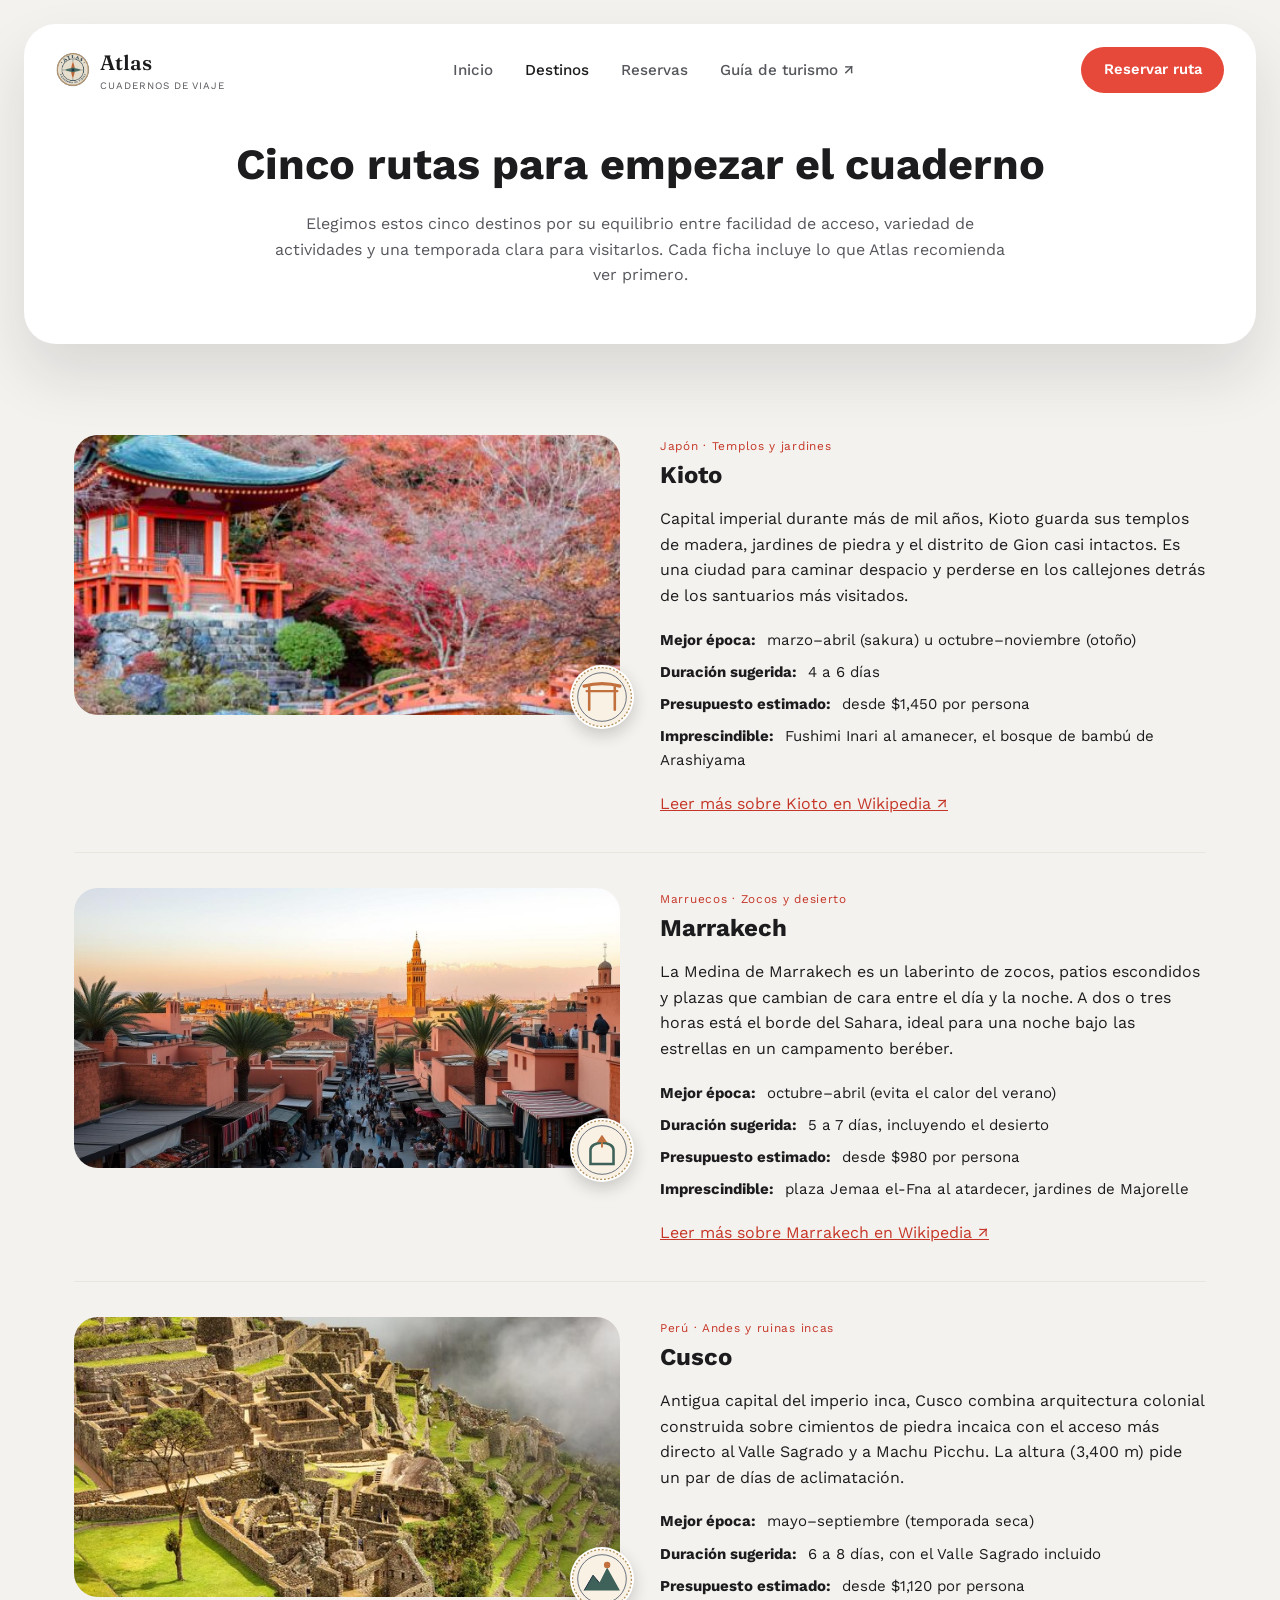
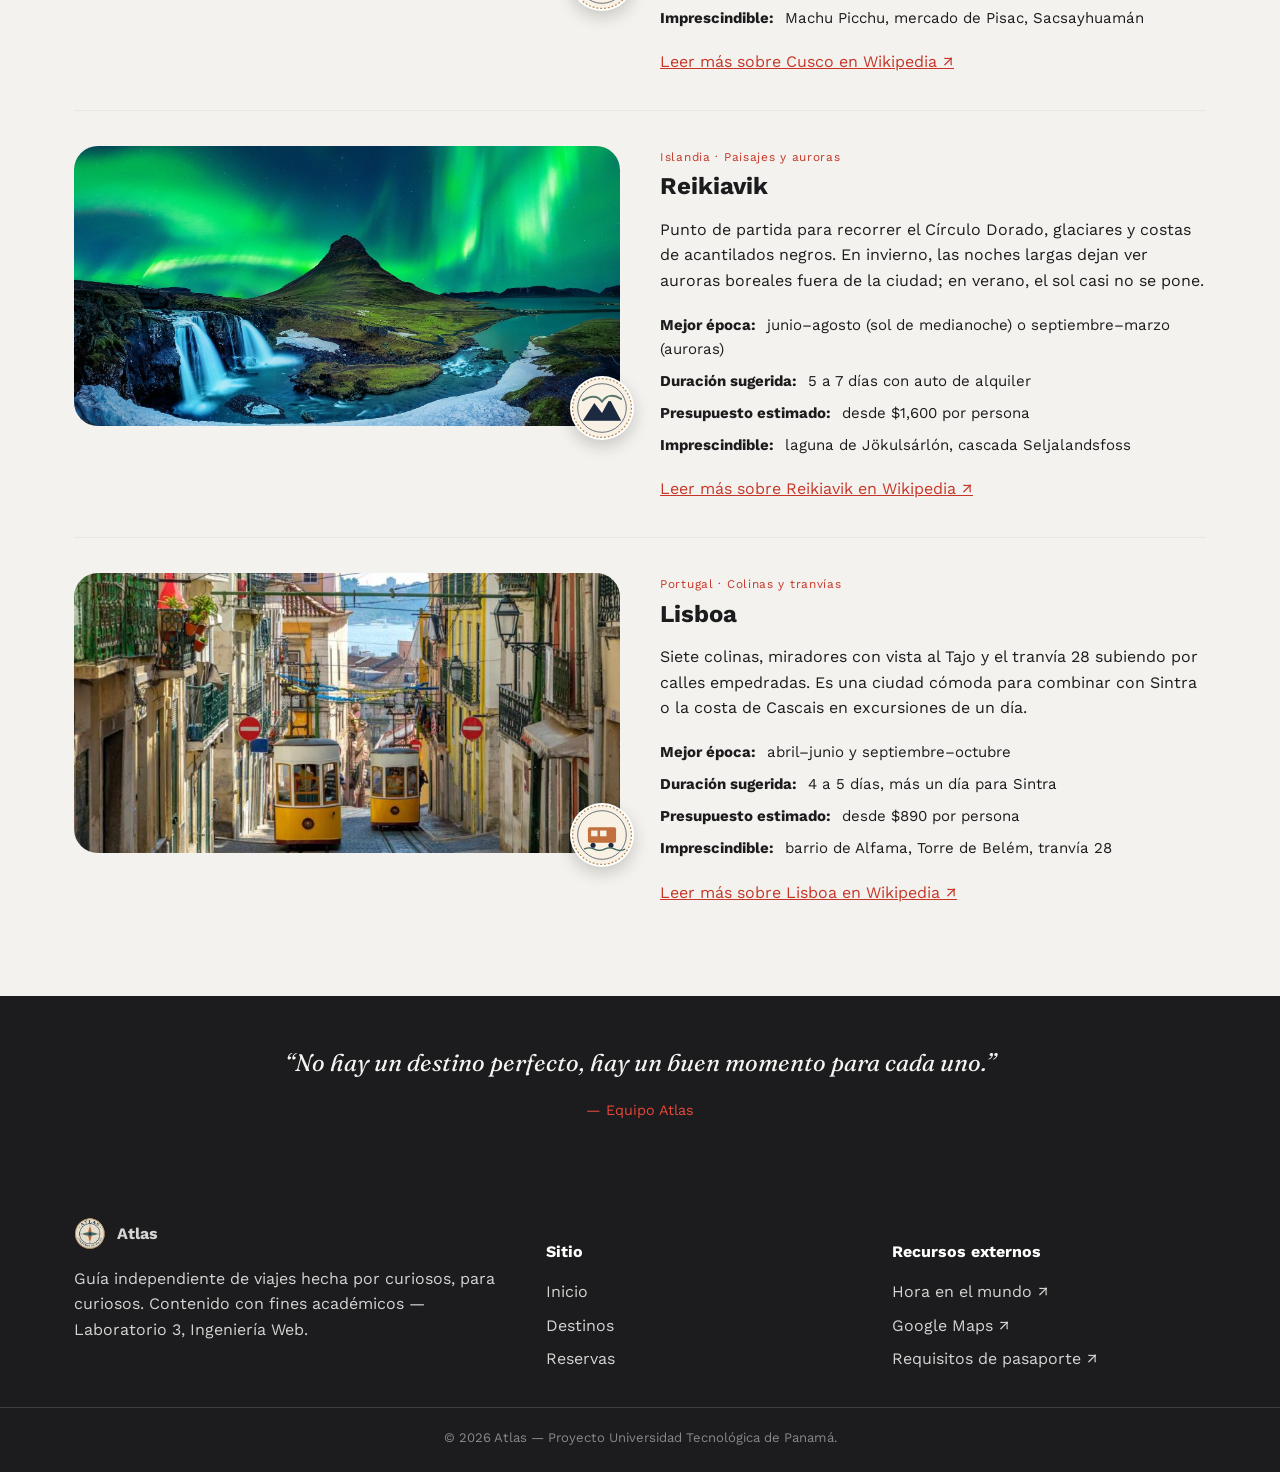
==== destinos.html @ 13e13f76 "Initial commit: Atlas Viajes Lab 3" ====
<!DOCTYPE html>
<html lang="es">
<head>
  <meta charset="UTF-8">
  <meta name="viewport" content="width=device-width, initial-scale=1.0">
  <title>Destinos — Atlas</title>
  <meta name="description" content="Explora las fichas de destino de Atlas: Kioto, Marrakech, Cusco, Reikiavik y Lisboa.">
  <link rel="icon" href="img/logo.svg" type="image/svg+xml">
  <link rel="preconnect" href="https://fonts.googleapis.com">
  <link href="https://fonts.googleapis.com/css2?family=Fraunces:ital,wght@0,500;0,600;1,500&family=Work+Sans:wght@400;500;600;700&display=swap" rel="stylesheet">
  <link rel="stylesheet" href="css/styles.css">
</head>
<body>

  <main>

    <div class="lienzo">
      <div class="tarjeta-superior">

        <header class="encabezado">
          <div class="barra-nav">
            <a href="index.html" class="marca">
              <img src="img/logo.svg" alt="Logotipo de Atlas">
              <span class="marca-texto">Atlas<span>Cuadernos de viaje</span></span>
            </a>

            <input type="checkbox" id="menu-toggle" class="nav-checkbox">
            <label for="menu-toggle" class="nav-toggle" aria-label="Abrir menú de navegación">&#9776;</label>

            <ul class="nav-enlaces">
              <li><a href="index.html">Inicio</a></li>
              <li><a href="destinos.html" aria-current="page">Destinos</a></li>
              <li><a href="reservas.html">Reservas</a></li>
              <li><a href="https://es.wikipedia.org/wiki/Turismo" target="_blank" rel="noopener">Guía de turismo ↗</a></li>
            </ul>

            <a href="reservas.html" class="nav-cta">Reservar ruta</a>
          </div>
        </header>

        <div class="encabezado-pagina">
          <h1>Cinco rutas para empezar el cuaderno</h1>
          <p>Elegimos estos cinco destinos por su equilibrio entre facilidad de acceso, variedad de actividades y una temporada clara para visitarlos. Cada ficha incluye lo que Atlas recomienda ver primero.</p>
        </div>

      </div>
    </div>

    <section class="seccion">
      <div class="contenedor">

        <article class="destino-detalle">
          <div class="destino-foto">
            <img src="img/Japon_Kioto.jpg" alt="Templo tradicional entre árboles en Kioto, Japón" class="foto-real">
            <img src="img/sello-kioto.svg" alt="Ilustración de una puerta torii representando Kioto" class="sello sello-insignia">
          </div>
          <div>
            <span class="postal-region">Japón · Templos y jardines</span>
            <h2>Kioto</h2>
            <p>Capital imperial durante más de mil años, Kioto guarda sus templos de madera, jardines de piedra y el distrito de Gion casi intactos. Es una ciudad para caminar despacio y perderse en los callejones detrás de los santuarios más visitados.</p>
            <ul class="lista-datos">
              <li><span><strong>Mejor época:</strong> marzo–abril (sakura) u octubre–noviembre (otoño)</span></li>
              <li><span><strong>Duración sugerida:</strong> 4 a 6 días</span></li>
              <li><span><strong>Presupuesto estimado:</strong> desde $1,450 por persona</span></li>
              <li><span><strong>Imprescindible:</strong> Fushimi Inari al amanecer, el bosque de bambú de Arashiyama</span></li>
            </ul>
            <a href="https://es.wikipedia.org/wiki/Kioto" target="_blank" rel="noopener">Leer más sobre Kioto en Wikipedia ↗</a>
          </div>
        </article>

        <article class="destino-detalle">
          <div class="destino-foto">
            <img src="img/Marrakech.jpg" alt="Callejón y arquitectura tradicional de Marrakech, Marruecos" class="foto-real">
            <img src="img/sello-marrakech.svg" alt="Ilustración de un arco y farol representando Marrakech" class="sello sello-insignia">
          </div>
          <div>
            <span class="postal-region">Marruecos · Zocos y desierto</span>
            <h2>Marrakech</h2>
            <p>La Medina de Marrakech es un laberinto de zocos, patios escondidos y plazas que cambian de cara entre el día y la noche. A dos o tres horas está el borde del Sahara, ideal para una noche bajo las estrellas en un campamento beréber.</p>
            <ul class="lista-datos">
              <li><span><strong>Mejor época:</strong> octubre–abril (evita el calor del verano)</span></li>
              <li><span><strong>Duración sugerida:</strong> 5 a 7 días, incluyendo el desierto</span></li>
              <li><span><strong>Presupuesto estimado:</strong> desde $980 por persona</span></li>
              <li><span><strong>Imprescindible:</strong> plaza Jemaa el-Fna al atardecer, jardines de Majorelle</span></li>
            </ul>
            <a href="https://es.wikipedia.org/wiki/Marrakech" target="_blank" rel="noopener">Leer más sobre Marrakech en Wikipedia ↗</a>
          </div>
        </article>

        <article class="destino-detalle">
          <div class="destino-foto">
            <img src="img/machu-picchu.jpg" alt="Vista de las ruinas de Machu Picchu, cerca de Cusco, Perú" class="foto-real">
            <img src="img/sello-cusco.svg" alt="Ilustración de montañas escalonadas representando Cusco" class="sello sello-insignia">
          </div>
          <div>
            <span class="postal-region">Perú · Andes y ruinas incas</span>
            <h2>Cusco</h2>
            <p>Antigua capital del imperio inca, Cusco combina arquitectura colonial construida sobre cimientos de piedra incaica con el acceso más directo al Valle Sagrado y a Machu Picchu. La altura (3,400 m) pide un par de días de aclimatación.</p>
            <ul class="lista-datos">
              <li><span><strong>Mejor época:</strong> mayo–septiembre (temporada seca)</span></li>
              <li><span><strong>Duración sugerida:</strong> 6 a 8 días, con el Valle Sagrado incluido</span></li>
              <li><span><strong>Presupuesto estimado:</strong> desde $1,120 por persona</span></li>
              <li><span><strong>Imprescindible:</strong> Machu Picchu, mercado de Pisac, Sacsayhuamán</span></li>
            </ul>
            <a href="https://es.wikipedia.org/wiki/Cusco" target="_blank" rel="noopener">Leer más sobre Cusco en Wikipedia ↗</a>
          </div>
        </article>

        <article class="destino-detalle">
          <div class="destino-foto">
            <img src="img/snaefellsnes-islandia.jpg" alt="Paisaje de la península de Snæfellsnes, Islandia" class="foto-real">
            <img src="img/sello-reikiavik.svg" alt="Ilustración de una montaña bajo una aurora representando Reikiavik" class="sello sello-insignia">
          </div>
          <div>
            <span class="postal-region">Islandia · Paisajes y auroras</span>
            <h2>Reikiavik</h2>
            <p>Punto de partida para recorrer el Círculo Dorado, glaciares y costas de acantilados negros. En invierno, las noches largas dejan ver auroras boreales fuera de la ciudad; en verano, el sol casi no se pone.</p>
            <ul class="lista-datos">
              <li><span><strong>Mejor época:</strong> junio–agosto (sol de medianoche) o septiembre–marzo (auroras)</span></li>
              <li><span><strong>Duración sugerida:</strong> 5 a 7 días con auto de alquiler</span></li>
              <li><span><strong>Presupuesto estimado:</strong> desde $1,600 por persona</span></li>
              <li><span><strong>Imprescindible:</strong> laguna de Jökulsárlón, cascada Seljalandsfoss</span></li>
            </ul>
            <a href="https://es.wikipedia.org/wiki/Reikiavik" target="_blank" rel="noopener">Leer más sobre Reikiavik en Wikipedia ↗</a>
          </div>
        </article>

        <article class="destino-detalle">
          <div class="destino-foto">
            <img src="img/Turismo-Lisboa.jpg" alt="Tranvía típico subiendo una calle empedrada en Lisboa, Portugal" class="foto-real">
            <img src="img/sello-lisboa.svg" alt="Ilustración de un tranvía representando Lisboa" class="sello sello-insignia">
          </div>
          <div>
            <span class="postal-region">Portugal · Colinas y tranvías</span>
            <h2>Lisboa</h2>
            <p>Siete colinas, miradores con vista al Tajo y el tranvía 28 subiendo por calles empedradas. Es una ciudad cómoda para combinar con Sintra o la costa de Cascais en excursiones de un día.</p>
            <ul class="lista-datos">
              <li><span><strong>Mejor época:</strong> abril–junio y septiembre–octubre</span></li>
              <li><span><strong>Duración sugerida:</strong> 4 a 5 días, más un día para Sintra</span></li>
              <li><span><strong>Presupuesto estimado:</strong> desde $890 por persona</span></li>
              <li><span><strong>Imprescindible:</strong> barrio de Alfama, Torre de Belém, tranvía 28</span></li>
            </ul>
            <a href="https://es.wikipedia.org/wiki/Lisboa" target="_blank" rel="noopener">Leer más sobre Lisboa en Wikipedia ↗</a>
          </div>
        </article>

      </div>
    </section>

    <section class="cita">
      <div class="contenedor">
        <blockquote>“No hay un destino perfecto, hay un buen momento para cada uno.”</blockquote>
        <cite>— Equipo Atlas</cite>
      </div>
    </section>

  </main>

  <footer class="pie">
    <div class="contenedor">
      <div>
        <div class="pie-marca">
          <img src="img/logo.svg" alt="Logotipo de Atlas">
          <strong>Atlas</strong>
        </div>
        <p>Guía independiente de viajes hecha por curiosos, para curiosos. Contenido con fines académicos — Laboratorio 3, Ingeniería Web.</p>
      </div>
      <div>
        <h4>Sitio</h4>
        <ul>
          <li><a href="index.html">Inicio</a></li>
          <li><a href="destinos.html">Destinos</a></li>
          <li><a href="reservas.html">Reservas</a></li>
        </ul>
      </div>
      <div>
        <h4>Recursos externos</h4>
        <ul>
          <li><a href="https://www.timeanddate.com/worldclock/" target="_blank" rel="noopener">Hora en el mundo ↗</a></li>
          <li><a href="https://www.google.com/maps" target="_blank" rel="noopener">Google Maps ↗</a></li>
          <li><a href="https://es.wikipedia.org/wiki/Anexo:Pasaportes_por_pa%C3%ADs" target="_blank" rel="noopener">Requisitos de pasaporte ↗</a></li>
        </ul>
      </div>
    </div>
    <div class="pie-legal">© 2026 Atlas — Proyecto Universidad Tecnológica de Panamá.</div>
  </footer>

</body>
</html>
---- css/styles.css ----
/* ATLAS — Cuadernos de viaje   Laboratorio 3 — Ingeniería Web (v2) */

:root {
  --rojo: #e6483a;
  --rojo-oscuro: #c53628;
  --tinta: #1c1c1e;
  --tinta-suave: #55575c;
  --fondo: #f4f2ee;
  --tarjeta: #ffffff;
  --borde: #e9e6e0;
  --crema: #f7f1e6;

  --font-display: "Fraunces", Georgia, serif;
  --font-body: "Work Sans", Arial, sans-serif;

  --max-width: 1180px;
  --radio-tarjeta: 32px;
  --radio-boton: 999px;
  --radio-campo: 14px;
}

* {
  box-sizing: border-box;
}

html {
  scroll-behavior: smooth;
}

body {
  margin: 0;
  color: var(--tinta);
  font-family: var(--font-body);
  font-size: 1rem;
  line-height: 1.6;
  background: linear-gradient(120deg, #cfe8e3 0%, #f4ded0 45%, #e7d9ef 100%) fixed;
}

img {
  max-width: 100%;
  display: block;
}

a {
  color: var(--rojo-oscuro);
}

a:hover {
  color: var(--rojo);
}

a:focus-visible,
button:focus-visible,
input:focus-visible,
textarea:focus-visible,
select:focus-visible {
  outline: 3px solid var(--rojo);
  outline-offset: 2px;
}

h1, h2, h3 {
  font-family: var(--font-body);
  font-weight: 700;
  color: var(--tinta);
  line-height: 1.15;
  margin: 0 0 0.5em;
}

p {
  max-width: 62ch;
}

.contenedor {
  max-width: var(--max-width);
  margin: 0 auto;
  padding: 0 1.5rem;
}

/* ---------- Tarjeta superior (nav + hero / encabezado de página) ---------- */
.lienzo {
  padding: 1.5rem 1.5rem 0;
}

.tarjeta-superior {
  max-width: 1400px;
  margin: 0 auto;
  background: var(--tarjeta);
  border-radius: var(--radio-tarjeta);
  box-shadow: 0 30px 60px rgba(28, 28, 30, 0.12);
  overflow: hidden;
  padding-bottom: 1rem;
}

main {
  background: var(--fondo);
}

/* ---------- Nav ---------- */
.barra-nav {
  display: flex;
  align-items: center;
  justify-content: space-between;
  padding: 1.4rem 2rem;
  gap: 1rem;
}

.marca {
  display: flex;
  align-items: center;
  gap: 0.6rem;
  text-decoration: none;
  color: var(--tinta);
}

.marca img {
  width: 34px;
  height: 34px;
}

.marca-texto {
  font-family: var(--font-display);
  font-weight: 600;
  font-size: 1.3rem;
  color: var(--tinta);
}

.marca-texto span {
  display: block;
  font-family: var(--font-body);
  font-weight: 400;
  font-size: 0.62rem;
  letter-spacing: 0.1em;
  text-transform: uppercase;
  color: var(--tinta-suave);
  margin-top: -2px;
}

.nav-enlaces {
  list-style: none;
  display: flex;
  gap: 2rem;
  margin: 0;
  padding: 0;
}

.nav-enlaces a {
  color: var(--tinta-suave);
  text-decoration: none;
  font-weight: 500;
  font-size: 0.95rem;
}

.nav-enlaces a:hover,
.nav-enlaces a[aria-current="page"] {
  color: var(--tinta);
}

.nav-cta {
  display: inline-block;
  background: var(--rojo);
  color: #fff;
  text-decoration: none;
  font-weight: 600;
  font-size: 0.92rem;
  padding: 0.7rem 1.4rem;
  border-radius: var(--radio-boton);
}

.nav-cta:hover {
  background: var(--rojo-oscuro);
  color: #fff;
}

.nav-checkbox {
  display: none;
}

.nav-toggle {
  display: none;
}

/* ---------- Hero (portada) ---------- */
.hero {
  padding: 1.5rem 2rem 2.5rem;
  text-align: center;
}

.hero-eyebrow-sello {
  display: inline-flex;
  align-items: center;
  gap: 0.5rem;
  border: 1px solid var(--borde);
  border-radius: var(--radio-boton);
  padding: 0.35rem 1rem;
  font-size: 0.78rem;
  color: var(--tinta-suave);
  margin-bottom: 1.3rem;
  background: var(--crema);
}

.hero h1 {
  font-size: clamp(2.1rem, 4.4vw, 3.5rem);
  max-width: 32ch;
  margin: 0 auto 0.7rem;
}

.hero h1 em {
  font-style: normal;
  color: var(--rojo);
}

.hero p.intro {
  font-size: 1.08rem;
  color: var(--tinta-suave);
  margin: 0 auto 1.8rem;
  max-width: 75ch;
}

.hero-acciones {
  display: flex;
  gap: 1rem;
  justify-content: center;
  flex-wrap: wrap;
  margin-bottom: 2.5rem;
}

/* imagen/video en forma de píldora */
.hero-ilustracion {
  position: relative;
  max-width: 1040px;
  margin: 0 auto 2rem;
}

.hero-media {
  position: relative;
  aspect-ratio: 1200 / 480;
  overflow: hidden;
  border-radius: 999px;
}

.hero-media-imagen,
.hero-media-video {
  position: absolute;
  inset: 0;
  width: 100%;
  height: 100%;
  object-fit: cover;
}

.hero-media-imagen {
  opacity: 1;
  animation: atlas-ocultar-imagen 18s ease forwards;
}

.hero-media-video {
  opacity: 0;
  animation: atlas-mostrar-video 18s ease forwards;
}

@keyframes atlas-ocultar-imagen {
  0%, 88% { opacity: 1; }
  100% { opacity: 0; }
}

@keyframes atlas-mostrar-video {
  0%, 88% { opacity: 0; }
  100% { opacity: 1; }
}

.hero-video-check {
  position: absolute;
  opacity: 0;
  pointer-events: none;
}

.hero-video-check:checked ~ .hero-media .hero-media-imagen {
  animation: none;
  opacity: 0;
}

.hero-video-check:checked ~ .hero-media .hero-media-video {
  animation: none;
  opacity: 1;
}

.hero-media-boton {
  position: absolute;
  right: 22px;
  bottom: 18px;
  z-index: 2;
  display: inline-block;
  background: rgba(255, 255, 255, 0.9);
  color: var(--tinta);
  border-radius: var(--radio-boton);
  padding: 0.5rem 1.2rem;
  font-size: 0.85rem;
  font-weight: 600;
  cursor: pointer;
}

.hero-media-boton:hover {
  background: #fff;
}

.hero-video-check:checked ~ .hero-media-boton {
  display: none;
}

@media (prefers-reduced-motion: reduce) {
  .hero-media-imagen,
  .hero-media-video {
    animation: none;
  }
}

/* ---------- Barra rápida (atajo hacia el formulario de reservas) ---------- */
.busqueda-rapida {
  max-width: 980px;
  margin: 0 auto;
  background: var(--tarjeta);
  border: 1px solid var(--borde);
  border-radius: var(--radio-boton);
  box-shadow: 0 18px 40px rgba(28, 28, 30, 0.1);
  display: flex;
  align-items: stretch;
  padding: 0.4rem;
  text-decoration: none;
  color: inherit;
  gap: 0.2rem;
}

.busqueda-rapida:hover {
  box-shadow: 0 22px 46px rgba(28, 28, 30, 0.14);
}

.campo-rapido {
  flex: 1;
  display: flex;
  align-items: center;
  gap: 0.7rem;
  padding: 0.6rem 1.2rem;
  border-right: 1px solid var(--borde);
  text-align: left;
}

.campo-rapido:last-of-type {
  border-right: none;
}

.campo-rapido svg {
  width: 20px;
  height: 20px;
  flex-shrink: 0;
  color: var(--tinta);
}

.campo-rapido strong {
  display: block;
  font-size: 0.85rem;
}

.campo-rapido span {
  display: block;
  font-size: 0.78rem;
  color: var(--tinta-suave);
}

.busqueda-boton {
  flex-shrink: 0;
  width: 46px;
  height: 46px;
  border-radius: 50%;
  background: var(--rojo);
  color: #fff;
  display: flex;
  align-items: center;
  justify-content: center;
  align-self: center;
  margin-left: 0.4rem;
}

.busqueda-boton svg {
  width: 18px;
  height: 18px;
}

/* ---------- Botones ---------- */
.boton {
  display: inline-block;
  font-family: var(--font-body);
  font-weight: 600;
  padding: 0.8rem 1.7rem;
  border-radius: var(--radio-boton);
  text-decoration: none;
  border: 1px solid transparent;
  cursor: pointer;
  font-size: 1rem;
}

.boton-primario {
  background: var(--rojo);
  color: #fff;
}

.boton-primario:hover {
  background: var(--rojo-oscuro);
  color: #fff;
}

.boton-secundario {
  background: transparent;
  border-color: var(--tinta);
  color: var(--tinta);
}

.boton-secundario:hover {
  background: var(--tinta);
  color: #fff;
}

/* ---------- Secciones generales ---------- */
.seccion {
  padding: 3.5rem 0;
}

.seccion-alterna {
  background: var(--crema);
}

.titulo-seccion {
  display: flex;
  align-items: baseline;
  justify-content: space-between;
  gap: 1rem;
  margin-bottom: 2rem;
  flex-wrap: wrap;
}

.titulo-seccion h2 {
  font-size: 1.8rem;
}

.titulo-seccion .enlace-todo {
  white-space: nowrap;
  font-weight: 600;
  text-decoration: none;
}

/* pasos (como funciona) */
.pasos {
  display: grid;
  grid-template-columns: repeat(3, 1fr);
  gap: 1.5rem;
}

.paso {
  background: var(--tarjeta);
  border: 1px solid var(--borde);
  border-radius: 20px;
  padding: 1.6rem 1.5rem;
}

.paso h3 {
  font-size: 1.1rem;
}

/* tarjetas "postal" */
.rejilla-destinos {
  display: grid;
  grid-template-columns: repeat(auto-fit, minmax(260px, 1fr));
  gap: 1.6rem;
}

.postal {
  background: var(--tarjeta);
  border: 1px solid var(--borde);
  border-radius: 24px;
  padding: 1.6rem 1.5rem 1.4rem;
  box-shadow: 0 14px 30px rgba(28, 28, 30, 0.06);
}

.postal-cabecera {
  display: flex;
  align-items: center;
  gap: 1rem;
  margin-bottom: 1rem;
}

.sello {
  width: 52px;
  height: 52px;
  flex-shrink: 0;
  border-radius: 50%;
  box-shadow: 0 4px 10px rgba(28, 28, 30, 0.15);
}

.postal-cabecera h3 {
  margin: 0;
  font-size: 1.2rem;
}

.postal-region {
  display: block;
  font-size: 0.74rem;
  letter-spacing: 0.06em;
  color: var(--rojo-oscuro);
  margin-top: 2px;
}

.postal p {
  color: var(--tinta-suave);
  font-size: 0.95rem;
  margin-bottom: 1rem;
}

.postal-pie {
  display: flex;
  justify-content: space-between;
  align-items: center;
  font-size: 0.86rem;
  border-top: 1px solid var(--borde);
  padding-top: 0.8rem;
}

.postal-precio {
  font-weight: 700;
  color: var(--rojo-oscuro);
  font-size: 1rem;
}

/* ---------- Citas ---------- */
.cita {
  background: var(--tinta);
  color: #f5f4f2;
  padding: 3rem 0;
}

.cita blockquote {
  font-family: var(--font-display);
  font-size: 1.5rem;
  font-style: italic;
  max-width: 46ch;
  margin: 0 auto 1rem;
  text-align: center;
}

.cita cite {
  display: block;
  text-align: center;
  font-style: normal;
  color: var(--rojo);
  font-size: 0.9rem;
}

/* ---------- Página Destinos ---------- */
.encabezado-pagina {
  padding: 1.5rem 2rem 2.5rem;
  text-align: center;
}

.encabezado-pagina h1 {
  font-size: clamp(1.9rem, 3.6vw, 2.7rem);
}

.encabezado-pagina p {
  color: var(--tinta-suave);
  margin: 0 auto;
  max-width: 75ch;
}

.destino-detalle {
  display: grid;
  grid-template-columns: 1fr 1fr;
  gap: 2.5rem;
  align-items: start;
  padding: 2.2rem 0;
  border-bottom: 1px solid var(--borde);
}

.destino-detalle:last-of-type {
  border-bottom: none;
}

.destino-foto {
  position: relative;
}

.destino-foto .foto-real {
  width: 100%;
  height: 280px;
  object-fit: cover;
  border-radius: 24px;
}

.destino-foto .sello-insignia {
  position: absolute;
  right: -14px;
  bottom: -14px;
  width: 64px;
  height: 64px;
  background: var(--tarjeta);
  border-radius: 50%;
  box-shadow: 0 6px 16px rgba(28, 28, 30, 0.2);
}

.destino-detalle .postal-region {
  margin-bottom: 0.4rem;
}

.lista-datos {
  list-style: none;
  padding: 0;
  margin: 1.2rem 0;
  display: grid;
  gap: 0.5rem;
  font-size: 0.94rem;
}

.lista-datos li strong {
  color: var(--tinta);
  margin-right: 0.4rem;
}

/* ---------- Formulario — página Reservas ---------- */
.pasaje {
  background: var(--tarjeta);
  border: 1px solid var(--borde);
  border-radius: 28px;
  max-width: 700px;
  margin: 0 auto;
  box-shadow: 0 20px 50px rgba(28, 28, 30, 0.08);
}

.pasaje-principal {
  padding: 2.4rem 2.2rem;
}

.pasaje-nota {
  text-align: center;
  font-size: 0.85rem;
  color: var(--tinta-suave);
  margin: 1rem 0 0;
}

.campo {
  margin-bottom: 1.3rem;
}

.campo label {
  display: block;
  font-weight: 600;
  margin-bottom: 0.4rem;
  font-size: 0.92rem;
  color: var(--tinta);
}

.campo .ayuda {
  font-size: 0.8rem;
  color: var(--tinta-suave);
  font-weight: 400;
  display: block;
  margin-top: 0.2rem;
}

.campo input,
.campo select,
.campo textarea {
  width: 100%;
  font-family: var(--font-body);
  font-size: 1rem;
  padding: 0.7rem 0.9rem;
  border: 1px solid var(--borde);
  border-radius: var(--radio-campo);
  background: var(--fondo);
  color: var(--tinta);
}

.campo textarea {
  resize: vertical;
  min-height: 100px;
}

.fila-campos {
  display: grid;
  grid-template-columns: 1fr 1fr;
  gap: 1.2rem;
}

fieldset {
  border: 1px solid var(--borde);
  border-radius: 18px;
  margin: 0 0 1.3rem;
  padding: 1.1rem 1.2rem 1.3rem;
}

fieldset legend {
  font-weight: 600;
  color: var(--tinta);
  padding: 0 0.4rem;
}

.opciones-radio {
  display: flex;
  gap: 1.5rem;
  flex-wrap: wrap;
  font-size: 0.95rem;
}

.opciones-radio label {
  display: flex;
  align-items: center;
  gap: 0.4rem;
  font-weight: 400;
}

/* ---------- Pie de página ---------- */
.pie {
  background: var(--tinta);
  color: rgba(245, 244, 242, 0.85);
  padding: 3rem 0 1.5rem;
}

.pie .contenedor {
  display: grid;
  grid-template-columns: 1.4fr 1fr 1fr;
  gap: 2rem;
}

.pie h4 {
  color: #fff;
  font-size: 1rem;
  margin-bottom: 0.9rem;
}

.pie ul {
  list-style: none;
  padding: 0;
  margin: 0;
  display: grid;
  gap: 0.5rem;
}

.pie a {
  color: rgba(245, 244, 242, 0.85);
  text-decoration: none;
}

.pie a:hover {
  color: var(--rojo);
}

.pie-marca {
  display: flex;
  gap: 0.7rem;
  align-items: center;
  margin-bottom: 0.8rem;
}

.pie-marca img {
  width: 32px;
}

.pie-legal {
  border-top: 1px solid rgba(245, 244, 242, 0.15);
  margin-top: 2.2rem;
  padding-top: 1.2rem;
  text-align: center;
  font-size: 0.82rem;
  color: rgba(245, 244, 242, 0.5);
}

/* ---------- Responsive ---------- */

@media (max-width: 860px) {
  .pasos {
    grid-template-columns: 1fr;
  }

  .destino-detalle {
    grid-template-columns: 1fr;
  }

  .pie .contenedor {
    grid-template-columns: 1fr;
  }

  .busqueda-rapida {
    flex-wrap: wrap;
    border-radius: 24px;
  }

  .campo-rapido {
    width: 50%;
    border-right: none;
    border-bottom: 1px solid var(--borde);
  }

  .busqueda-boton {
    margin: 0.6rem auto 0.3rem;
  }
}

@media (max-width: 640px) {
  .nav-enlaces {
    position: absolute;
    top: 100%;
    left: 0;
    right: 0;
    flex-direction: column;
    background: var(--tarjeta);
    padding: 1rem 1.5rem 1.5rem;
    gap: 0.9rem;
    display: none;
    border-bottom: 1px solid var(--borde);
  }

  .nav-checkbox:checked ~ .nav-enlaces {
    display: flex;
  }

  .nav-toggle {
    display: inline-flex;
    align-items: center;
    justify-content: center;
    background: transparent;
    border: 1px solid var(--borde);
    color: var(--tinta);
    border-radius: 10px;
    padding: 0.4rem 0.7rem;
    font-size: 1.1rem;
    cursor: pointer;
  }

  .nav-checkbox:checked ~ .nav-toggle {
    background: var(--rojo);
    border-color: var(--rojo);
    color: #fff;
  }

  .barra-nav {
    position: relative;
    flex-wrap: wrap;
  }

  .fila-campos {
    grid-template-columns: 1fr;
  }

  .campo-rapido {
    width: 100%;
    border-bottom: 1px solid var(--borde);
  }
}

@media (prefers-reduced-motion: reduce) {
  html {
    scroll-behavior: auto;
  }
}
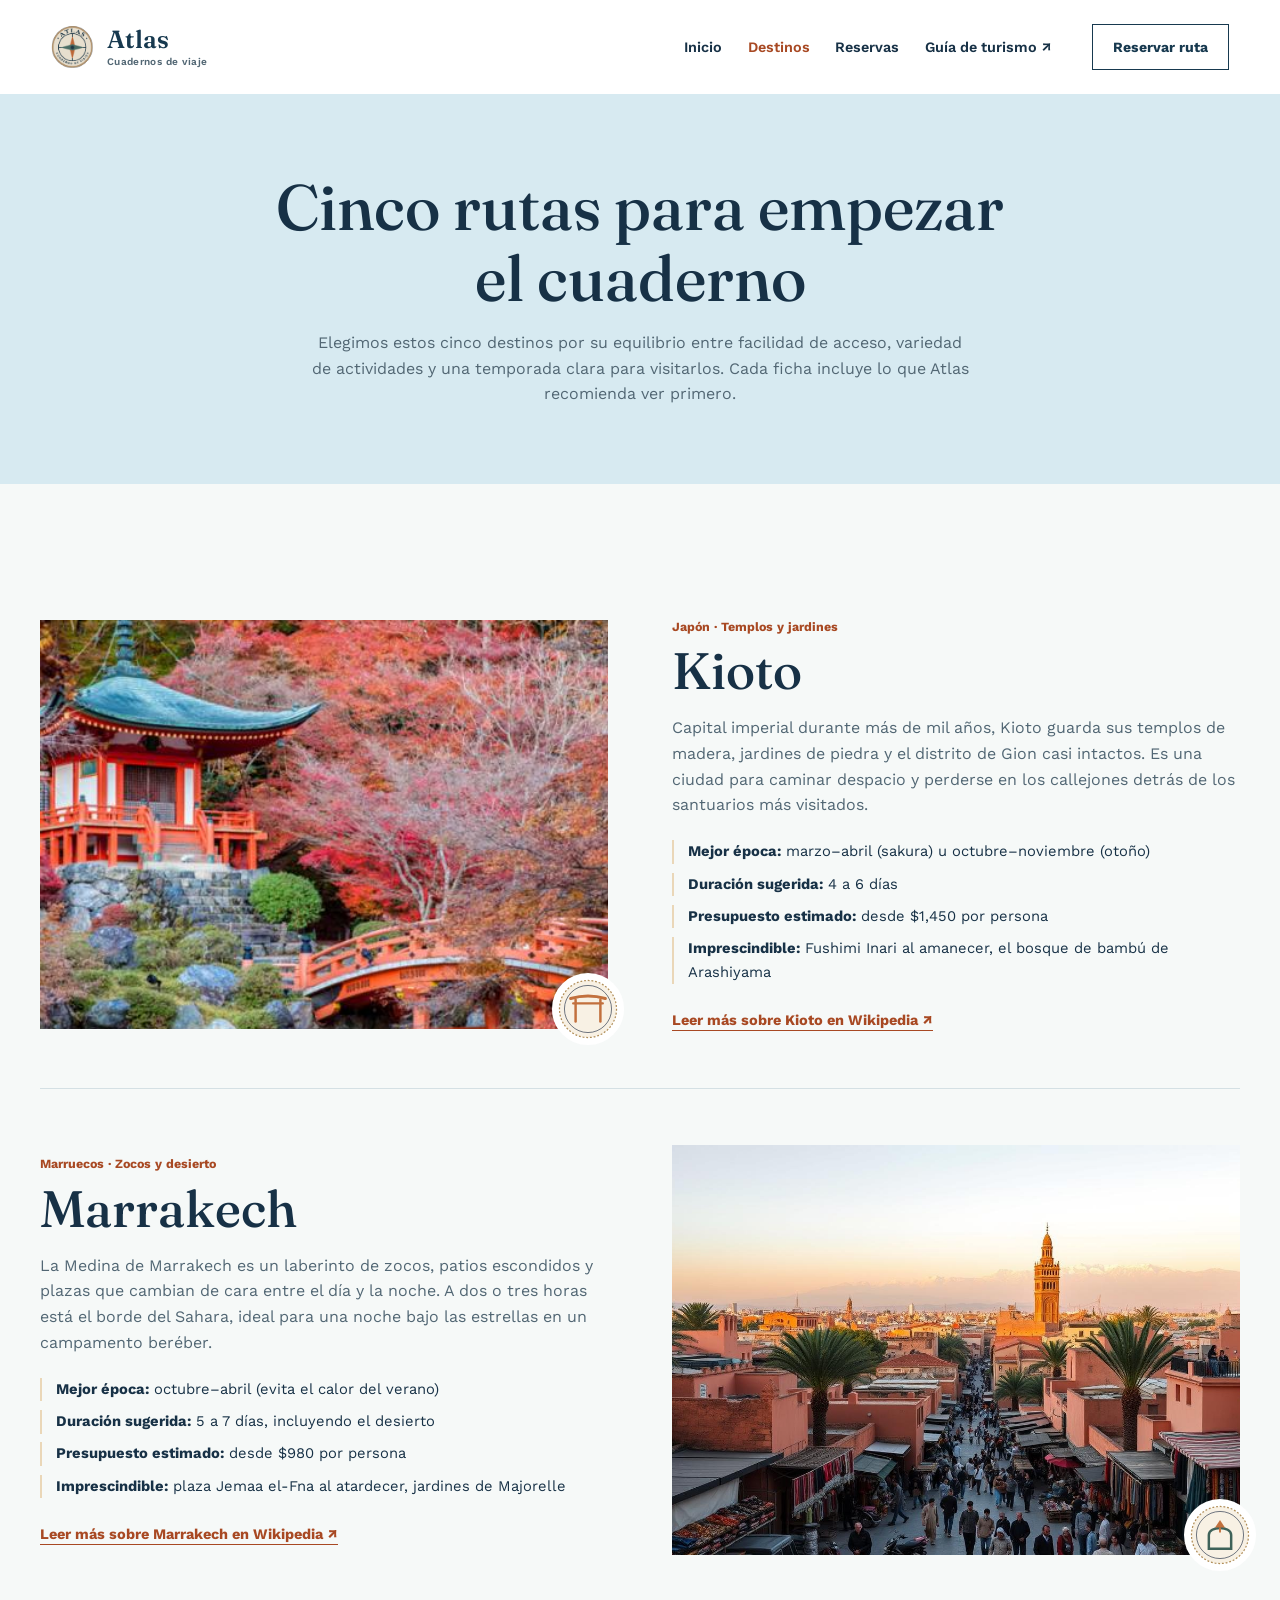
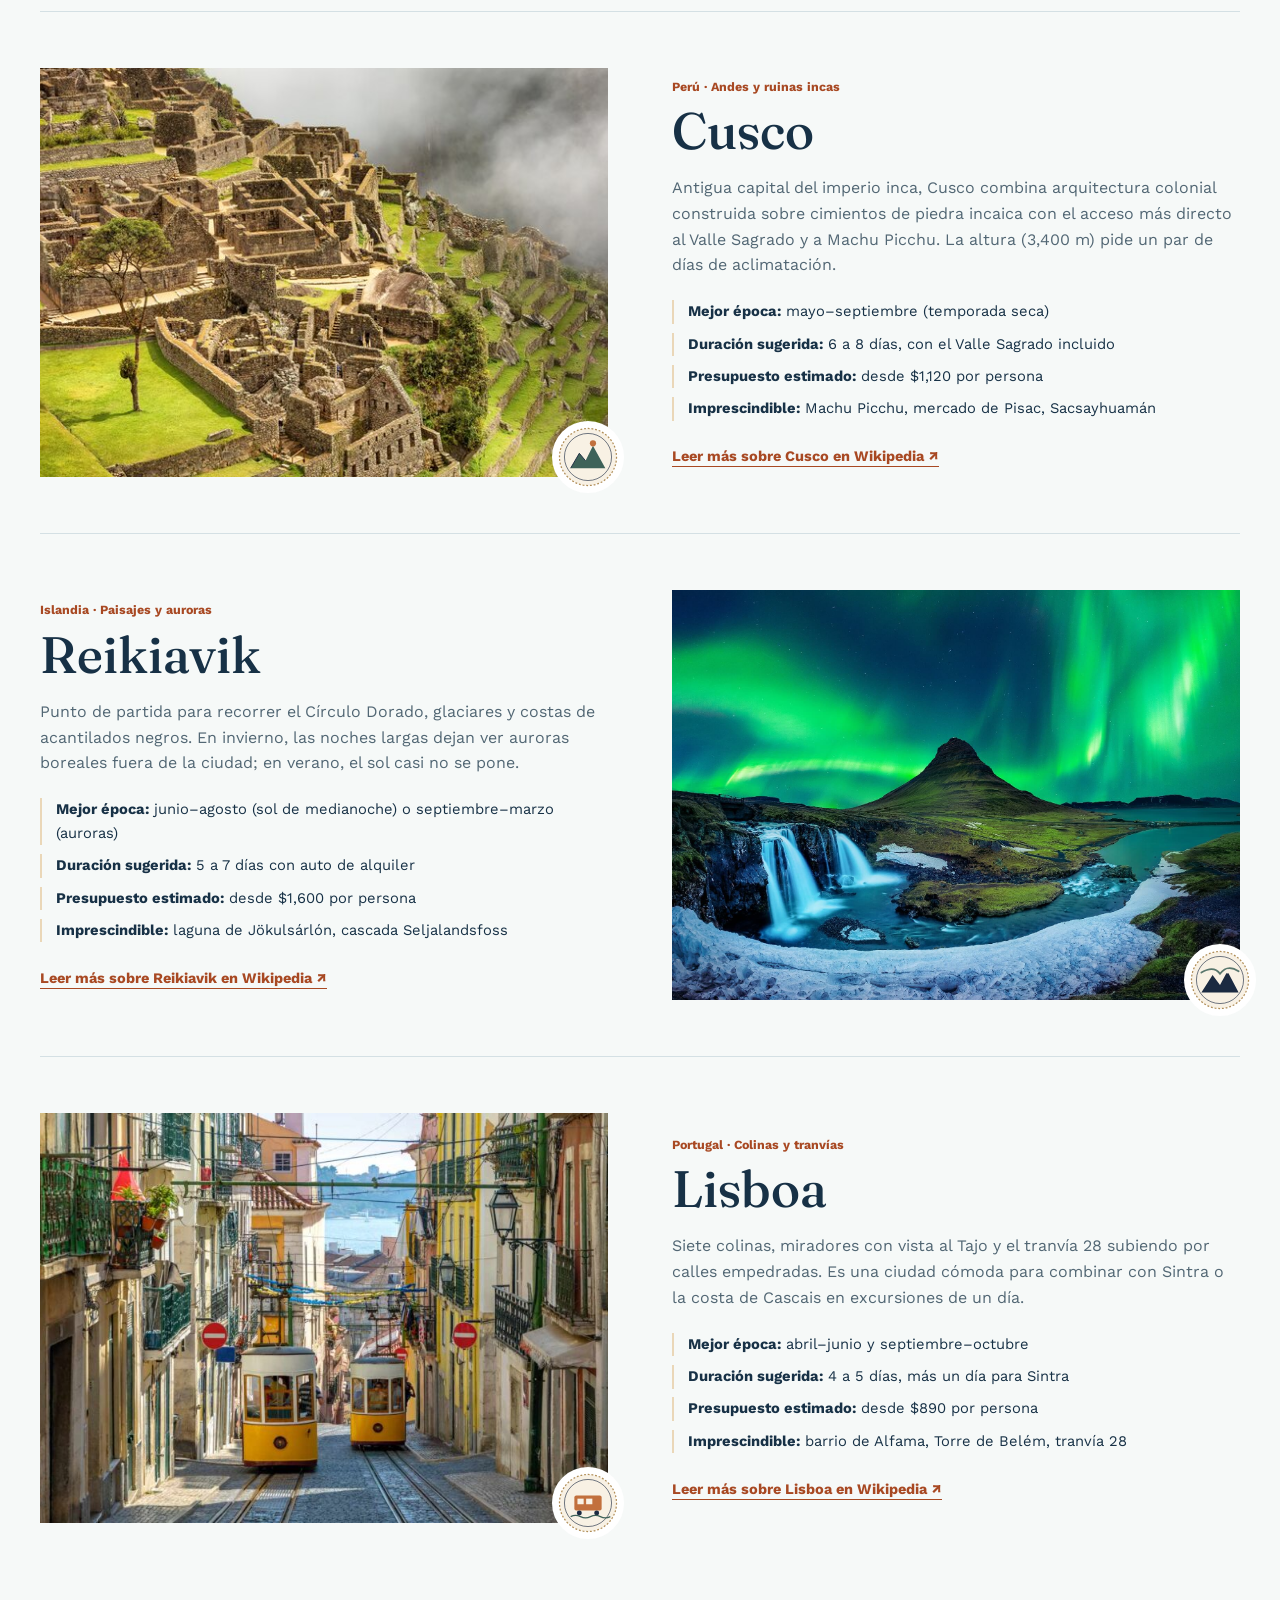
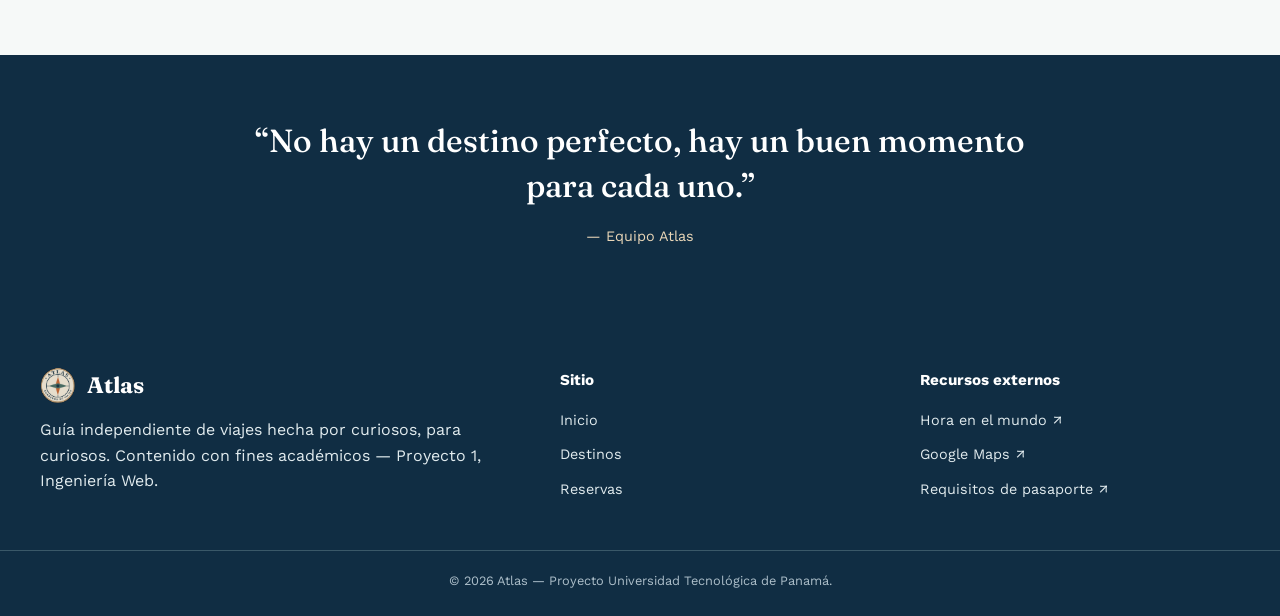
==== commit 2b75fd9b: "Rediseña Atlas con portada editorial y postales de destinos" ====
--- a/destinos.html
+++ b/destinos.html
@@ -7,7 +7,7 @@
   <meta name="description" content="Explora las fichas de destino de Atlas: Kioto, Marrakech, Cusco, Reikiavik y Lisboa.">
   <link rel="icon" href="img/logo.svg" type="image/svg+xml">
   <link rel="preconnect" href="https://fonts.googleapis.com">
-  <link href="https://fonts.googleapis.com/css2?family=Fraunces:ital,wght@0,500;0,600;1,500&family=Work+Sans:wght@400;500;600;700&display=swap" rel="stylesheet">
+  <link href="https://fonts.googleapis.com/css2?family=Fraunces:ital,wght@0,500;0,600;1,500&amp;family=Work+Sans:wght@400;500;600;700&amp;display=swap" rel="stylesheet">
   <link rel="stylesheet" href="css/styles.css">
 </head>
 <body>
@@ -18,14 +18,11 @@
       <div class="tarjeta-superior">
 
         <header class="encabezado">
-          <div class="barra-nav">
+          <nav class="barra-nav" aria-label="Navegación principal">
             <a href="index.html" class="marca">
               <img src="img/logo.svg" alt="Logotipo de Atlas">
               <span class="marca-texto">Atlas<span>Cuadernos de viaje</span></span>
             </a>
-
-            <input type="checkbox" id="menu-toggle" class="nav-checkbox">
-            <label for="menu-toggle" class="nav-toggle" aria-label="Abrir menú de navegación">&#9776;</label>
 
             <ul class="nav-enlaces">
               <li><a href="index.html">Inicio</a></li>
@@ -35,10 +32,19 @@
             </ul>
 
             <a href="reservas.html" class="nav-cta">Reservar ruta</a>
-          </div>
+            <details class="nav-movil">
+              <summary>Menú</summary>
+              <ul>
+                <li><a href="index.html">Inicio</a></li>
+                <li><a href="destinos.html" aria-current="page">Destinos</a></li>
+                <li><a href="reservas.html">Reservas</a></li>
+                <li><a href="https://es.wikipedia.org/wiki/Turismo" target="_blank" rel="noopener">Guía de turismo ↗</a></li>
+              </ul>
+            </details>
+          </nav>
         </header>
 
-        <div class="encabezado-pagina">
+        <div class="encabezado-pagina encabezado-destinos">
           <h1>Cinco rutas para empezar el cuaderno</h1>
           <p>Elegimos estos cinco destinos por su equilibrio entre facilidad de acceso, variedad de actividades y una temporada clara para visitarlos. Cada ficha incluye lo que Atlas recomienda ver primero.</p>
         </div>
@@ -49,9 +55,9 @@
     <section class="seccion">
       <div class="contenedor">
 
-        <article class="destino-detalle">
+        <article class="destino-detalle" id="kioto">
           <div class="destino-foto">
-            <img src="img/Japon_Kioto.jpg" alt="Templo tradicional entre árboles en Kioto, Japón" class="foto-real">
+            <img src="img/Japon_Kioto.jpg" alt="Templo tradicional entre árboles en Kioto, Japón" class="foto-real" loading="lazy">
             <img src="img/sello-kioto.svg" alt="Ilustración de una puerta torii representando Kioto" class="sello sello-insignia">
           </div>
           <div>
@@ -68,9 +74,9 @@
           </div>
         </article>
 
-        <article class="destino-detalle">
+        <article class="destino-detalle" id="marrakech">
           <div class="destino-foto">
-            <img src="img/Marrakech.jpg" alt="Callejón y arquitectura tradicional de Marrakech, Marruecos" class="foto-real">
+            <img src="img/Marrakech.jpg" alt="Callejón y arquitectura tradicional de Marrakech, Marruecos" class="foto-real" loading="lazy">
             <img src="img/sello-marrakech.svg" alt="Ilustración de un arco y farol representando Marrakech" class="sello sello-insignia">
           </div>
           <div>
@@ -87,9 +93,9 @@
           </div>
         </article>
 
-        <article class="destino-detalle">
+        <article class="destino-detalle" id="cusco">
           <div class="destino-foto">
-            <img src="img/machu-picchu.jpg" alt="Vista de las ruinas de Machu Picchu, cerca de Cusco, Perú" class="foto-real">
+            <img src="img/machu-picchu.jpg" alt="Vista de las ruinas de Machu Picchu, cerca de Cusco, Perú" class="foto-real" loading="lazy">
             <img src="img/sello-cusco.svg" alt="Ilustración de montañas escalonadas representando Cusco" class="sello sello-insignia">
           </div>
           <div>
@@ -106,9 +112,9 @@
           </div>
         </article>
 
-        <article class="destino-detalle">
+        <article class="destino-detalle" id="reikiavik">
           <div class="destino-foto">
-            <img src="img/snaefellsnes-islandia.jpg" alt="Paisaje de la península de Snæfellsnes, Islandia" class="foto-real">
+            <img src="img/snaefellsnes-islandia.jpg" alt="Paisaje de la península de Snæfellsnes, Islandia" class="foto-real" loading="lazy">
             <img src="img/sello-reikiavik.svg" alt="Ilustración de una montaña bajo una aurora representando Reikiavik" class="sello sello-insignia">
           </div>
           <div>
@@ -125,9 +131,9 @@
           </div>
         </article>
 
-        <article class="destino-detalle">
+        <article class="destino-detalle" id="lisboa">
           <div class="destino-foto">
-            <img src="img/Turismo-Lisboa.jpg" alt="Tranvía típico subiendo una calle empedrada en Lisboa, Portugal" class="foto-real">
+            <img src="img/Turismo-Lisboa.jpg" alt="Tranvía típico subiendo una calle empedrada en Lisboa, Portugal" class="foto-real" loading="lazy">
             <img src="img/sello-lisboa.svg" alt="Ilustración de un tranvía representando Lisboa" class="sello sello-insignia">
           </div>
           <div>
@@ -163,7 +169,7 @@
           <img src="img/logo.svg" alt="Logotipo de Atlas">
           <strong>Atlas</strong>
         </div>
-        <p>Guía independiente de viajes hecha por curiosos, para curiosos. Contenido con fines académicos — Laboratorio 3, Ingeniería Web.</p>
+        <p>Guía independiente de viajes hecha por curiosos, para curiosos. Contenido con fines académicos — Proyecto 1, Ingeniería Web.</p>
       </div>
       <div>
         <h4>Sitio</h4>
--- a/css/styles.css
+++ b/css/styles.css
@@ -1,22 +1,19 @@
-/* ATLAS — Cuadernos de viaje   Laboratorio 3 — Ingeniería Web (v2) */
-
+/* Atlas — una guía visual de rutas. El contenido y el formulario siguen en HTML. */
 :root {
-  --rojo: #e6483a;
-  --rojo-oscuro: #c53628;
-  --tinta: #1c1c1e;
-  --tinta-suave: #55575c;
-  --fondo: #f4f2ee;
-  --tarjeta: #ffffff;
-  --borde: #e9e6e0;
-  --crema: #f7f1e6;
-
+  --navy: #17394f;
+  --navy-deep: #102d43;
+  --sky: #d7eaf1;
+  --cloud: #f6f9f8;
+  --sand: #ead7b8;
+  --copper: #a84923;
+  --copper-deep: #873b1e;
+  --ink: #173146;
+  --muted: #526774;
+  --line: #d4e0e4;
+  --white: #ffffff;
   --font-display: "Fraunces", Georgia, serif;
   --font-body: "Work Sans", Arial, sans-serif;
-
-  --max-width: 1180px;
-  --radio-tarjeta: 32px;
-  --radio-boton: 999px;
-  --radio-campo: 14px;
+  --max-width: 1200px;
 }
 
 * {
@@ -29,826 +26,931 @@
 
 body {
   margin: 0;
-  color: var(--tinta);
+  color: var(--ink);
+  background: var(--cloud);
   font-family: var(--font-body);
   font-size: 1rem;
   line-height: 1.6;
-  background: linear-gradient(120deg, #cfe8e3 0%, #f4ded0 45%, #e7d9ef 100%) fixed;
 }
 
 img {
+  display: block;
   max-width: 100%;
-  display: block;
 }
 
 a {
-  color: var(--rojo-oscuro);
+  color: var(--copper);
 }
 
 a:hover {
-  color: var(--rojo);
+  color: var(--copper-deep);
 }
 
 a:focus-visible,
 button:focus-visible,
+summary:focus-visible,
 input:focus-visible,
 textarea:focus-visible,
 select:focus-visible {
-  outline: 3px solid var(--rojo);
-  outline-offset: 2px;
-}
-
-h1, h2, h3 {
+  outline: 3px solid var(--copper);
+  outline-offset: 3px;
+}
+
+h1,
+h2,
+h3,
+h4,
+p {
+  margin-top: 0;
+}
+
+h1,
+h2,
+h3 {
+  line-height: 1.12;
+}
+
+p {
+  max-width: 68ch;
+}
+
+.contenedor {
+  width: min(calc(100% - 3rem), var(--max-width));
+  margin-inline: auto;
+}
+
+.lienzo {
+  background: var(--white);
+}
+
+.tarjeta-superior {
+  max-width: 1440px;
+  margin-inline: auto;
+}
+
+/* Navegación: una sola barra sobria para las tres páginas. */
+.barra-nav {
+  min-height: 94px;
+  display: flex;
+  align-items: center;
+  gap: 2.5rem;
+  padding: 1.15rem clamp(1.5rem, 4vw, 4.5rem);
+}
+
+.marca {
+  display: inline-flex;
+  align-items: center;
+  gap: 0.8rem;
+  flex: none;
+  color: var(--navy);
+  text-decoration: none;
+}
+
+.marca:hover {
+  color: var(--navy);
+}
+
+.marca img {
+  width: 43px;
+  height: 43px;
+}
+
+.marca-texto {
+  font-family: var(--font-display);
+  font-size: 1.55rem;
+  font-weight: 600;
+  line-height: 1;
+}
+
+.marca-texto span {
+  display: block;
+  margin-top: 0.35rem;
+  color: var(--muted);
   font-family: var(--font-body);
+  font-size: 0.63rem;
+  font-weight: 600;
+  letter-spacing: 0.035em;
+}
+
+.nav-enlaces,
+.nav-movil ul {
+  list-style: none;
+  margin: 0;
+  padding: 0;
+}
+
+.nav-enlaces {
+  display: flex;
+  align-items: center;
+  gap: clamp(1rem, 2vw, 2.1rem);
+  margin-left: auto;
+}
+
+.nav-enlaces a,
+.nav-movil a {
+  color: var(--ink);
+  text-decoration: none;
+  font-size: 0.9rem;
+  font-weight: 600;
+}
+
+.nav-enlaces a:hover,
+.nav-enlaces a[aria-current="page"],
+.nav-movil a:hover,
+.nav-movil a[aria-current="page"] {
+  color: var(--copper);
+}
+
+.nav-cta {
+  flex: none;
+  border: 1px solid var(--navy);
+  padding: 0.7rem 1.25rem;
+  color: var(--navy);
+  text-decoration: none;
+  font-size: 0.88rem;
   font-weight: 700;
-  color: var(--tinta);
-  line-height: 1.15;
-  margin: 0 0 0.5em;
-}
-
-p {
-  max-width: 62ch;
-}
-
-.contenedor {
-  max-width: var(--max-width);
-  margin: 0 auto;
-  padding: 0 1.5rem;
-}
-
-/* ---------- Tarjeta superior (nav + hero / encabezado de página) ---------- */
-.lienzo {
-  padding: 1.5rem 1.5rem 0;
-}
-
-.tarjeta-superior {
-  max-width: 1400px;
-  margin: 0 auto;
-  background: var(--tarjeta);
-  border-radius: var(--radio-tarjeta);
-  box-shadow: 0 30px 60px rgba(28, 28, 30, 0.12);
+}
+
+.nav-cta:hover {
+  color: var(--white);
+  background: var(--navy);
+}
+
+.nav-movil {
+  display: none;
+}
+
+/* El avión existente es el protagonista; no dependemos de un video ausente. */
+.hero {
+  display: grid;
+  grid-template-columns: minmax(0, 0.93fr) minmax(0, 1.07fr);
+  min-height: 590px;
+  background: var(--navy);
+}
+
+.hero-copia {
+  display: flex;
+  flex-direction: column;
+  justify-content: center;
+  align-items: flex-start;
+  padding: clamp(2.5rem, 5vw, 5.5rem) clamp(1.5rem, 4.5vw, 5.5rem);
+  color: var(--white);
+}
+
+.hero-origen {
+  margin-bottom: 1.6rem;
+  padding-left: 1.35rem;
+  border-left: 3px solid var(--sand);
+  font-size: 0.85rem;
+  font-weight: 600;
+  letter-spacing: 0.02em;
+}
+
+.hero h1 {
+  max-width: 11ch;
+  margin-bottom: 1.5rem;
+  color: var(--white);
+  font-family: var(--font-display);
+  font-size: clamp(2.9rem, 5vw, 5.1rem);
+  font-weight: 500;
+  letter-spacing: -0.035em;
+}
+
+.hero .intro {
+  max-width: 49ch;
+  margin-bottom: 2rem;
+  color: #e0ebed;
+  font-size: 1rem;
+}
+
+.hero-acciones {
+  display: flex;
+  flex-wrap: wrap;
+  gap: 0.75rem;
+  margin-bottom: 2.5rem;
+}
+
+.hero-nota {
+  color: #c6dce3;
+  font-size: 0.82rem;
+}
+
+.hero-visual {
+  position: relative;
+  min-width: 0;
+  min-height: 100%;
+  margin: 0;
   overflow: hidden;
-  padding-bottom: 1rem;
-}
-
-main {
-  background: var(--fondo);
-}
-
-/* ---------- Nav ---------- */
-.barra-nav {
+  background: var(--sky);
+}
+
+.hero-visual img {
+  width: 100%;
+  height: 100%;
+  min-height: 590px;
+  object-fit: cover;
+  object-position: center;
+  animation: atlas-revelar-foto 1.1s ease-out both;
+}
+
+.hero-visual figcaption {
+  position: absolute;
+  right: 1.4rem;
+  bottom: 1.4rem;
+  padding: 0.45rem 0.7rem;
+  color: var(--white);
+  background: rgba(16, 45, 67, 0.82);
+  font-size: 0.75rem;
+  font-weight: 600;
+}
+
+@keyframes atlas-revelar-foto {
+  from { opacity: 0.75; transform: scale(1.035); }
+  to { opacity: 1; transform: scale(1); }
+}
+
+.franja-ruta {
   display: flex;
   align-items: center;
   justify-content: space-between;
-  padding: 1.4rem 2rem;
-  gap: 1rem;
-}
-
-.marca {
-  display: flex;
-  align-items: center;
-  gap: 0.6rem;
+  gap: 2rem;
+  padding: 1.55rem clamp(1.5rem, 4vw, 4.5rem);
+  border-bottom: 1px solid var(--line);
+  color: var(--ink);
   text-decoration: none;
-  color: var(--tinta);
-}
-
-.marca img {
-  width: 34px;
-  height: 34px;
-}
-
-.marca-texto {
-  font-family: var(--font-display);
+}
+
+.franja-ruta:hover {
+  color: var(--ink);
+  background: var(--cloud);
+}
+
+.franja-texto strong,
+.franja-texto small {
+  display: block;
+}
+
+.franja-texto strong {
+  font-family: var(--font-display);
+  font-size: 1.25rem;
   font-weight: 600;
-  font-size: 1.3rem;
-  color: var(--tinta);
-}
-
-.marca-texto span {
-  display: block;
-  font-family: var(--font-body);
-  font-weight: 400;
-  font-size: 0.62rem;
-  letter-spacing: 0.1em;
-  text-transform: uppercase;
-  color: var(--tinta-suave);
-  margin-top: -2px;
-}
-
-.nav-enlaces {
-  list-style: none;
-  display: flex;
-  gap: 2rem;
-  margin: 0;
-  padding: 0;
-}
-
-.nav-enlaces a {
-  color: var(--tinta-suave);
-  text-decoration: none;
-  font-weight: 500;
-  font-size: 0.95rem;
-}
-
-.nav-enlaces a:hover,
-.nav-enlaces a[aria-current="page"] {
-  color: var(--tinta);
-}
-
-.nav-cta {
-  display: inline-block;
-  background: var(--rojo);
-  color: #fff;
-  text-decoration: none;
-  font-weight: 600;
-  font-size: 0.92rem;
-  padding: 0.7rem 1.4rem;
-  border-radius: var(--radio-boton);
-}
-
-.nav-cta:hover {
-  background: var(--rojo-oscuro);
-  color: #fff;
-}
-
-.nav-checkbox {
-  display: none;
-}
-
-.nav-toggle {
-  display: none;
-}
-
-/* ---------- Hero (portada) ---------- */
-.hero {
-  padding: 1.5rem 2rem 2.5rem;
-  text-align: center;
-}
-
-.hero-eyebrow-sello {
+}
+
+.franja-texto small {
+  color: var(--muted);
+  font-size: 0.87rem;
+}
+
+.franja-enlace {
+  flex: none;
+  color: var(--copper);
+  font-size: 0.9rem;
+  font-weight: 700;
+}
+
+.franja-enlace span {
+  margin-left: 0.5rem;
+}
+
+/* Botones */
+.boton {
   display: inline-flex;
   align-items: center;
-  gap: 0.5rem;
-  border: 1px solid var(--borde);
-  border-radius: var(--radio-boton);
-  padding: 0.35rem 1rem;
-  font-size: 0.78rem;
-  color: var(--tinta-suave);
-  margin-bottom: 1.3rem;
-  background: var(--crema);
-}
-
-.hero h1 {
-  font-size: clamp(2.1rem, 4.4vw, 3.5rem);
-  max-width: 32ch;
-  margin: 0 auto 0.7rem;
-}
-
-.hero h1 em {
-  font-style: normal;
-  color: var(--rojo);
-}
-
-.hero p.intro {
-  font-size: 1.08rem;
-  color: var(--tinta-suave);
-  margin: 0 auto 1.8rem;
-  max-width: 75ch;
-}
-
-.hero-acciones {
-  display: flex;
-  gap: 1rem;
   justify-content: center;
-  flex-wrap: wrap;
-  margin-bottom: 2.5rem;
-}
-
-/* imagen/video en forma de píldora */
-.hero-ilustracion {
-  position: relative;
-  max-width: 1040px;
-  margin: 0 auto 2rem;
-}
-
-.hero-media {
-  position: relative;
-  aspect-ratio: 1200 / 480;
-  overflow: hidden;
-  border-radius: 999px;
-}
-
-.hero-media-imagen,
-.hero-media-video {
-  position: absolute;
-  inset: 0;
-  width: 100%;
-  height: 100%;
-  object-fit: cover;
-}
-
-.hero-media-imagen {
-  opacity: 1;
-  animation: atlas-ocultar-imagen 18s ease forwards;
-}
-
-.hero-media-video {
-  opacity: 0;
-  animation: atlas-mostrar-video 18s ease forwards;
-}
-
-@keyframes atlas-ocultar-imagen {
-  0%, 88% { opacity: 1; }
-  100% { opacity: 0; }
-}
-
-@keyframes atlas-mostrar-video {
-  0%, 88% { opacity: 0; }
-  100% { opacity: 1; }
-}
-
-.hero-video-check {
-  position: absolute;
-  opacity: 0;
-  pointer-events: none;
-}
-
-.hero-video-check:checked ~ .hero-media .hero-media-imagen {
-  animation: none;
-  opacity: 0;
-}
-
-.hero-video-check:checked ~ .hero-media .hero-media-video {
-  animation: none;
-  opacity: 1;
-}
-
-.hero-media-boton {
-  position: absolute;
-  right: 22px;
-  bottom: 18px;
-  z-index: 2;
-  display: inline-block;
-  background: rgba(255, 255, 255, 0.9);
-  color: var(--tinta);
-  border-radius: var(--radio-boton);
-  padding: 0.5rem 1.2rem;
-  font-size: 0.85rem;
-  font-weight: 600;
+  min-height: 48px;
+  padding: 0.8rem 1.35rem;
+  border: 1px solid transparent;
+  color: var(--white);
+  font-family: var(--font-body);
+  font-size: 0.92rem;
+  font-weight: 700;
+  text-align: center;
+  text-decoration: none;
   cursor: pointer;
 }
 
-.hero-media-boton:hover {
-  background: #fff;
-}
-
-.hero-video-check:checked ~ .hero-media-boton {
-  display: none;
-}
-
-@media (prefers-reduced-motion: reduce) {
-  .hero-media-imagen,
-  .hero-media-video {
-    animation: none;
-  }
-}
-
-/* ---------- Barra rápida (atajo hacia el formulario de reservas) ---------- */
-.busqueda-rapida {
-  max-width: 980px;
-  margin: 0 auto;
-  background: var(--tarjeta);
-  border: 1px solid var(--borde);
-  border-radius: var(--radio-boton);
-  box-shadow: 0 18px 40px rgba(28, 28, 30, 0.1);
-  display: flex;
-  align-items: stretch;
-  padding: 0.4rem;
-  text-decoration: none;
-  color: inherit;
-  gap: 0.2rem;
-}
-
-.busqueda-rapida:hover {
-  box-shadow: 0 22px 46px rgba(28, 28, 30, 0.14);
-}
-
-.campo-rapido {
-  flex: 1;
-  display: flex;
-  align-items: center;
-  gap: 0.7rem;
-  padding: 0.6rem 1.2rem;
-  border-right: 1px solid var(--borde);
-  text-align: left;
-}
-
-.campo-rapido:last-of-type {
-  border-right: none;
-}
-
-.campo-rapido svg {
-  width: 20px;
-  height: 20px;
-  flex-shrink: 0;
-  color: var(--tinta);
-}
-
-.campo-rapido strong {
-  display: block;
-  font-size: 0.85rem;
-}
-
-.campo-rapido span {
-  display: block;
-  font-size: 0.78rem;
-  color: var(--tinta-suave);
-}
-
-.busqueda-boton {
-  flex-shrink: 0;
-  width: 46px;
-  height: 46px;
-  border-radius: 50%;
-  background: var(--rojo);
-  color: #fff;
-  display: flex;
-  align-items: center;
-  justify-content: center;
-  align-self: center;
-  margin-left: 0.4rem;
-}
-
-.busqueda-boton svg {
-  width: 18px;
-  height: 18px;
-}
-
-/* ---------- Botones ---------- */
-.boton {
-  display: inline-block;
-  font-family: var(--font-body);
-  font-weight: 600;
-  padding: 0.8rem 1.7rem;
-  border-radius: var(--radio-boton);
-  text-decoration: none;
-  border: 1px solid transparent;
-  cursor: pointer;
-  font-size: 1rem;
-}
-
 .boton-primario {
-  background: var(--rojo);
-  color: #fff;
+  background: var(--copper);
 }
 
 .boton-primario:hover {
-  background: var(--rojo-oscuro);
-  color: #fff;
-}
-
-.boton-secundario {
+  color: var(--white);
+  background: var(--copper-deep);
+}
+
+.boton-claro {
+  border-color: #b3c9d1;
+  color: var(--white);
   background: transparent;
-  border-color: var(--tinta);
-  color: var(--tinta);
-}
-
-.boton-secundario:hover {
-  background: var(--tinta);
-  color: #fff;
-}
-
-/* ---------- Secciones generales ---------- */
+}
+
+.boton-claro:hover {
+  color: var(--navy);
+  background: var(--white);
+}
+
+/* Tres pasos reales: una secuencia, no una colección de tarjetas. */
 .seccion {
-  padding: 3.5rem 0;
+  padding: clamp(3.5rem, 6vw, 6rem) 0;
 }
 
 .seccion-alterna {
-  background: var(--crema);
+  background: #e9f2f4;
 }
 
 .titulo-seccion {
   display: flex;
   align-items: baseline;
   justify-content: space-between;
+  flex-wrap: wrap;
   gap: 1rem;
   margin-bottom: 2rem;
-  flex-wrap: wrap;
 }
 
 .titulo-seccion h2 {
-  font-size: 1.8rem;
-}
-
-.titulo-seccion .enlace-todo {
-  white-space: nowrap;
-  font-weight: 600;
-  text-decoration: none;
-}
-
-/* pasos (como funciona) */
+  max-width: 18ch;
+  margin-bottom: 0;
+  font-family: var(--font-display);
+  font-size: clamp(2rem, 3vw, 3rem);
+  font-weight: 500;
+}
+
+.enlace-todo {
+  font-size: 0.9rem;
+  font-weight: 700;
+  text-decoration-thickness: 1px;
+  text-underline-offset: 0.3rem;
+}
+
 .pasos {
   display: grid;
-  grid-template-columns: repeat(3, 1fr);
-  gap: 1.5rem;
+  grid-template-columns: repeat(3, minmax(0, 1fr));
+  gap: clamp(1.3rem, 3vw, 3rem);
 }
 
 .paso {
-  background: var(--tarjeta);
-  border: 1px solid var(--borde);
-  border-radius: 20px;
-  padding: 1.6rem 1.5rem;
+  border-top: 3px solid var(--navy);
+  padding-top: 1.4rem;
 }
 
 .paso h3 {
-  font-size: 1.1rem;
-}
-
-/* tarjetas "postal" */
+  margin-bottom: 0.65rem;
+  font-family: var(--font-display);
+  font-size: 1.45rem;
+  font-weight: 600;
+}
+
+.paso p {
+  margin-bottom: 0;
+  color: var(--muted);
+  font-size: 0.94rem;
+}
+
+/* Postales con fotografías que ya pertenecen al proyecto. */
 .rejilla-destinos {
   display: grid;
-  grid-template-columns: repeat(auto-fit, minmax(260px, 1fr));
-  gap: 1.6rem;
+  grid-template-columns: repeat(3, minmax(0, 1fr));
+  gap: 1.4rem;
 }
 
 .postal {
-  background: var(--tarjeta);
-  border: 1px solid var(--borde);
-  border-radius: 24px;
-  padding: 1.6rem 1.5rem 1.4rem;
-  box-shadow: 0 14px 30px rgba(28, 28, 30, 0.06);
-}
-
-.postal-cabecera {
-  display: flex;
-  align-items: center;
-  gap: 1rem;
-  margin-bottom: 1rem;
-}
-
-.sello {
-  width: 52px;
-  height: 52px;
-  flex-shrink: 0;
+  min-width: 0;
+  background: var(--white);
+  border: 1px solid var(--line);
+}
+
+.postal-imagen {
+  position: relative;
+  display: block;
+  color: inherit;
+}
+
+.postal-imagen > img:first-child {
+  width: 100%;
+  aspect-ratio: 4 / 3;
+  object-fit: cover;
+}
+
+.postal-imagen .sello {
+  position: absolute;
+  right: 1rem;
+  bottom: -1.4rem;
+  width: 3.5rem;
+  height: 3.5rem;
+  background: var(--white);
+  border: 4px solid var(--white);
   border-radius: 50%;
-  box-shadow: 0 4px 10px rgba(28, 28, 30, 0.15);
-}
-
-.postal-cabecera h3 {
-  margin: 0;
-  font-size: 1.2rem;
+}
+
+.postal-contenido {
+  padding: 1.5rem 1.35rem 1.3rem;
 }
 
 .postal-region {
   display: block;
-  font-size: 0.74rem;
-  letter-spacing: 0.06em;
-  color: var(--rojo-oscuro);
-  margin-top: 2px;
+  color: var(--copper);
+  font-size: 0.78rem;
+  font-weight: 700;
+}
+
+.postal h3 {
+  margin: 0.3rem 0 0.65rem;
+  font-family: var(--font-display);
+  font-size: 1.85rem;
+  font-weight: 600;
+}
+
+.postal h3 a {
+  color: var(--ink);
+  text-decoration: none;
+}
+
+.postal h3 a:hover {
+  color: var(--copper);
 }
 
 .postal p {
-  color: var(--tinta-suave);
-  font-size: 0.95rem;
-  margin-bottom: 1rem;
+  min-height: 4.8em;
+  margin-bottom: 1.3rem;
+  color: var(--muted);
+  font-size: 0.91rem;
 }
 
 .postal-pie {
   display: flex;
   justify-content: space-between;
-  align-items: center;
-  font-size: 0.86rem;
-  border-top: 1px solid var(--borde);
-  padding-top: 0.8rem;
+  gap: 0.5rem;
+  border-top: 1px solid var(--line);
+  padding-top: 0.85rem;
+  font-size: 0.83rem;
 }
 
 .postal-precio {
+  color: var(--copper);
   font-weight: 700;
-  color: var(--rojo-oscuro);
-  font-size: 1rem;
-}
-
-/* ---------- Citas ---------- */
+  white-space: nowrap;
+}
+
 .cita {
-  background: var(--tinta);
-  color: #f5f4f2;
-  padding: 3rem 0;
+  padding: 4rem 0;
+  color: var(--white);
+  background: var(--navy-deep);
 }
 
 .cita blockquote {
-  font-family: var(--font-display);
-  font-size: 1.5rem;
-  font-style: italic;
-  max-width: 46ch;
+  max-width: 38ch;
   margin: 0 auto 1rem;
+  font-family: var(--font-display);
+  font-size: clamp(1.5rem, 2.5vw, 2.4rem);
+  font-weight: 500;
+  line-height: 1.4;
   text-align: center;
 }
 
 .cita cite {
   display: block;
+  color: var(--sand);
+  font-size: 0.9rem;
+  font-style: normal;
   text-align: center;
-  font-style: normal;
-  color: var(--rojo);
-  font-size: 0.9rem;
-}
-
-/* ---------- Página Destinos ---------- */
+}
+
+/* Encabezados interiores y fichas de destino. */
 .encabezado-pagina {
-  padding: 1.5rem 2rem 2.5rem;
+  padding: clamp(3rem, 6vw, 5rem) 1.5rem;
   text-align: center;
+  background: var(--sky);
 }
 
 .encabezado-pagina h1 {
-  font-size: clamp(1.9rem, 3.6vw, 2.7rem);
+  max-width: 18ch;
+  margin: 0 auto 1rem;
+  font-family: var(--font-display);
+  font-size: clamp(2.6rem, 5vw, 4.7rem);
+  font-weight: 500;
 }
 
 .encabezado-pagina p {
-  color: var(--tinta-suave);
+  max-width: 66ch;
   margin: 0 auto;
-  max-width: 75ch;
+  color: var(--muted);
+}
+
+.encabezado-reservas {
+  background: #f0f2eb;
 }
 
 .destino-detalle {
   display: grid;
-  grid-template-columns: 1fr 1fr;
-  gap: 2.5rem;
-  align-items: start;
-  padding: 2.2rem 0;
-  border-bottom: 1px solid var(--borde);
+  grid-template-columns: minmax(0, 1fr) minmax(0, 1fr);
+  align-items: center;
+  gap: clamp(2rem, 5vw, 5rem);
+  padding: 3.5rem 0;
+  border-bottom: 1px solid var(--line);
+  scroll-margin-top: 1.5rem;
 }
 
 .destino-detalle:last-of-type {
-  border-bottom: none;
+  border-bottom: 0;
+}
+
+.destino-detalle:nth-of-type(even) .destino-foto {
+  order: 2;
 }
 
 .destino-foto {
   position: relative;
+  min-width: 0;
 }
 
 .destino-foto .foto-real {
   width: 100%;
-  height: 280px;
+  height: clamp(280px, 32vw, 410px);
   object-fit: cover;
-  border-radius: 24px;
 }
 
 .destino-foto .sello-insignia {
   position: absolute;
-  right: -14px;
-  bottom: -14px;
-  width: 64px;
-  height: 64px;
-  background: var(--tarjeta);
+  right: -1rem;
+  bottom: -1rem;
+  width: 4.5rem;
+  height: 4.5rem;
+  background: var(--white);
+  border: 5px solid var(--white);
   border-radius: 50%;
-  box-shadow: 0 6px 16px rgba(28, 28, 30, 0.2);
-}
-
-.destino-detalle .postal-region {
-  margin-bottom: 0.4rem;
+}
+
+.destino-detalle h2 {
+  margin: 0.35rem 0 1rem;
+  font-family: var(--font-display);
+  font-size: clamp(2.5rem, 4vw, 4rem);
+  font-weight: 500;
+}
+
+.destino-detalle p {
+  color: var(--muted);
+}
+
+.destino-detalle a {
+  font-size: 0.91rem;
+  font-weight: 700;
+  text-underline-offset: 0.3rem;
 }
 
 .lista-datos {
+  display: grid;
+  gap: 0.55rem;
+  margin: 1.4rem 0;
+  padding: 0;
   list-style: none;
-  padding: 0;
-  margin: 1.2rem 0;
+  font-size: 0.92rem;
+}
+
+.lista-datos li {
+  padding-left: 0.85rem;
+  border-left: 2px solid var(--sand);
+}
+
+/* Formulario conservado; solo cambia su presentación. */
+.reserva-layout {
   display: grid;
-  gap: 0.5rem;
-  font-size: 0.94rem;
-}
-
-.lista-datos li strong {
-  color: var(--tinta);
-  margin-right: 0.4rem;
-}
-
-/* ---------- Formulario — página Reservas ---------- */
+  grid-template-columns: minmax(0, 0.8fr) minmax(0, 1.2fr);
+  align-items: start;
+  gap: clamp(1.5rem, 4vw, 4rem);
+}
+
+.reserva-inspiracion {
+  position: sticky;
+  top: 1.5rem;
+  min-height: 680px;
+  overflow: hidden;
+  color: var(--white);
+  background: var(--navy);
+}
+
+.reserva-inspiracion::after {
+  position: absolute;
+  inset: 0;
+  content: "";
+  background: linear-gradient(to top, rgba(16, 45, 67, 0.88), transparent 63%);
+}
+
+.reserva-inspiracion > img {
+  width: 100%;
+  height: 680px;
+  object-fit: cover;
+}
+
+.reserva-inspiracion-texto {
+  position: absolute;
+  right: 2rem;
+  bottom: 2rem;
+  left: 2rem;
+  z-index: 1;
+}
+
+.reserva-inspiracion-texto p {
+  margin-bottom: 1rem;
+  font-family: var(--font-display);
+  font-size: clamp(1.8rem, 3vw, 3rem);
+  line-height: 1.18;
+}
+
+.reserva-inspiracion-texto span {
+  font-size: 0.8rem;
+  font-weight: 600;
+}
+
 .pasaje {
-  background: var(--tarjeta);
-  border: 1px solid var(--borde);
-  border-radius: 28px;
-  max-width: 700px;
-  margin: 0 auto;
-  box-shadow: 0 20px 50px rgba(28, 28, 30, 0.08);
+  min-width: 0;
+  background: var(--white);
+  border: 1px solid var(--line);
 }
 
 .pasaje-principal {
-  padding: 2.4rem 2.2rem;
-}
-
-.pasaje-nota {
-  text-align: center;
-  font-size: 0.85rem;
-  color: var(--tinta-suave);
-  margin: 1rem 0 0;
+  padding: clamp(1.4rem, 3vw, 2.8rem);
+}
+
+fieldset {
+  margin: 0 0 1.5rem;
+  padding: 1.2rem 0 0;
+  border: 0;
+  border-top: 1px solid var(--line);
+}
+
+fieldset legend {
+  padding: 0 0.8rem 0 0;
+  color: var(--navy);
+  font-family: var(--font-display);
+  font-size: 1.45rem;
+  font-weight: 600;
+}
+
+.fila-campos {
+  display: grid;
+  grid-template-columns: repeat(2, minmax(0, 1fr));
+  gap: 1rem;
 }
 
 .campo {
-  margin-bottom: 1.3rem;
+  min-width: 0;
+  margin-bottom: 1.25rem;
 }
 
 .campo label {
   display: block;
-  font-weight: 600;
   margin-bottom: 0.4rem;
-  font-size: 0.92rem;
-  color: var(--tinta);
+  font-size: 0.87rem;
+  font-weight: 700;
 }
 
 .campo .ayuda {
-  font-size: 0.8rem;
-  color: var(--tinta-suave);
+  display: block;
+  color: var(--muted);
+  font-size: 0.78rem;
   font-weight: 400;
-  display: block;
-  margin-top: 0.2rem;
-}
-
-.campo input,
+}
+
+.campo input:not([type="radio"]):not([type="checkbox"]),
 .campo select,
 .campo textarea {
   width: 100%;
-  font-family: var(--font-body);
-  font-size: 1rem;
-  padding: 0.7rem 0.9rem;
-  border: 1px solid var(--borde);
-  border-radius: var(--radio-campo);
-  background: var(--fondo);
-  color: var(--tinta);
+  min-height: 46px;
+  padding: 0.65rem 0.8rem;
+  border: 1px solid #b8cbd0;
+  border-radius: 2px;
+  color: var(--ink);
+  background: var(--cloud);
+  font: inherit;
 }
 
 .campo textarea {
+  min-height: 110px;
   resize: vertical;
-  min-height: 100px;
-}
-
-.fila-campos {
-  display: grid;
-  grid-template-columns: 1fr 1fr;
-  gap: 1.2rem;
-}
-
-fieldset {
-  border: 1px solid var(--borde);
-  border-radius: 18px;
-  margin: 0 0 1.3rem;
-  padding: 1.1rem 1.2rem 1.3rem;
-}
-
-fieldset legend {
-  font-weight: 600;
-  color: var(--tinta);
-  padding: 0 0.4rem;
 }
 
 .opciones-radio {
   display: flex;
-  gap: 1.5rem;
   flex-wrap: wrap;
+  gap: 0.8rem 1.3rem;
+  font-size: 0.9rem;
+}
+
+.opciones-radio label {
+  display: inline-flex;
+  align-items: center;
+  gap: 0.35rem;
+  margin: 0;
+  font-weight: 400;
+}
+
+.pasaje-nota {
+  margin: 1rem 0 0;
+  color: var(--muted);
+  font-size: 0.82rem;
+}
+
+/* Pie constante en todo el sitio. */
+.pie {
+  padding: 3.5rem 0 1.5rem;
+  color: #e1ebee;
+  background: var(--navy-deep);
+}
+
+.pie .contenedor {
+  display: grid;
+  grid-template-columns: minmax(0, 1.5fr) repeat(2, minmax(0, 1fr));
+  gap: 2.5rem;
+}
+
+.pie h4 {
+  margin-bottom: 0.9rem;
+  color: var(--white);
   font-size: 0.95rem;
 }
 
-.opciones-radio label {
+.pie ul {
+  display: grid;
+  gap: 0.55rem;
+  margin: 0;
+  padding: 0;
+  list-style: none;
+}
+
+.pie a {
+  color: #e1ebee;
+  font-size: 0.9rem;
+  text-decoration: none;
+}
+
+.pie a:hover {
+  color: var(--sand);
+}
+
+.pie-marca {
   display: flex;
   align-items: center;
-  gap: 0.4rem;
-  font-weight: 400;
-}
-
-/* ---------- Pie de página ---------- */
-.pie {
-  background: var(--tinta);
-  color: rgba(245, 244, 242, 0.85);
-  padding: 3rem 0 1.5rem;
-}
-
-.pie .contenedor {
-  display: grid;
-  grid-template-columns: 1.4fr 1fr 1fr;
-  gap: 2rem;
-}
-
-.pie h4 {
-  color: #fff;
-  font-size: 1rem;
-  margin-bottom: 0.9rem;
-}
-
-.pie ul {
-  list-style: none;
-  padding: 0;
-  margin: 0;
-  display: grid;
-  gap: 0.5rem;
-}
-
-.pie a {
-  color: rgba(245, 244, 242, 0.85);
-  text-decoration: none;
-}
-
-.pie a:hover {
-  color: var(--rojo);
-}
-
-.pie-marca {
-  display: flex;
   gap: 0.7rem;
-  align-items: center;
   margin-bottom: 0.8rem;
 }
 
 .pie-marca img {
-  width: 32px;
+  width: 36px;
+}
+
+.pie-marca strong {
+  color: var(--white);
+  font-family: var(--font-display);
+  font-size: 1.4rem;
 }
 
 .pie-legal {
-  border-top: 1px solid rgba(245, 244, 242, 0.15);
-  margin-top: 2.2rem;
-  padding-top: 1.2rem;
+  margin-top: 2.5rem;
+  padding-top: 1.3rem;
+  border-top: 1px solid #3a5868;
+  color: #adbfca;
+  font-size: 0.8rem;
   text-align: center;
-  font-size: 0.82rem;
-  color: rgba(245, 244, 242, 0.5);
-}
-
-/* ---------- Responsive ---------- */
-
-@media (max-width: 860px) {
-  .pasos {
+}
+
+@media (max-width: 1000px) {
+  .nav-enlaces,
+  .nav-cta {
+    display: none;
+  }
+
+  .nav-movil {
+    position: relative;
+    display: block;
+    margin-left: auto;
+  }
+
+  .nav-movil summary {
+    padding: 0.5rem 0.8rem;
+    border: 1px solid var(--navy);
+    color: var(--navy);
+    font-weight: 700;
+    cursor: pointer;
+    list-style: none;
+  }
+
+  .nav-movil summary::-webkit-details-marker {
+    display: none;
+  }
+
+  .nav-movil[open] ul {
+    position: absolute;
+    top: calc(100% + 0.5rem);
+    right: 0;
+    z-index: 3;
+    display: grid;
+    gap: 0.7rem;
+    min-width: 220px;
+    padding: 1rem;
+    border: 1px solid var(--line);
+    background: var(--white);
+    box-shadow: 0 16px 30px rgba(16, 45, 67, 0.16);
+  }
+
+  .hero {
     grid-template-columns: 1fr;
   }
 
-  .destino-detalle {
+  .hero h1 {
+    max-width: 17ch;
+  }
+
+  .hero-visual,
+  .hero-visual img {
+    height: 390px;
+    min-height: 390px;
+  }
+
+  .reserva-layout {
     grid-template-columns: 1fr;
   }
 
+  .reserva-inspiracion {
+    position: relative;
+    top: auto;
+    min-height: 320px;
+  }
+
+  .reserva-inspiracion > img {
+    height: 320px;
+  }
+}
+
+@media (max-width: 720px) {
+  .contenedor {
+    width: min(calc(100% - 2rem), var(--max-width));
+  }
+
+  .barra-nav {
+    min-height: 76px;
+    padding-inline: 1rem;
+  }
+
+  .marca img {
+    width: 38px;
+    height: 38px;
+  }
+
+  .hero-copia {
+    padding: 3rem 1.4rem;
+  }
+
+  .hero h1 {
+    font-size: clamp(2.6rem, 10vw, 4rem);
+  }
+
+  .hero-visual,
+  .hero-visual img {
+    height: 275px;
+    min-height: 275px;
+  }
+
+  .franja-ruta {
+    align-items: flex-start;
+    flex-direction: column;
+    gap: 0.7rem;
+    padding: 1.4rem 1rem;
+  }
+
+  .pasos,
+  .rejilla-destinos,
+  .destino-detalle,
   .pie .contenedor {
     grid-template-columns: 1fr;
   }
 
-  .busqueda-rapida {
-    flex-wrap: wrap;
-    border-radius: 24px;
-  }
-
-  .campo-rapido {
-    width: 50%;
-    border-right: none;
-    border-bottom: 1px solid var(--borde);
-  }
-
-  .busqueda-boton {
-    margin: 0.6rem auto 0.3rem;
-  }
-}
-
-@media (max-width: 640px) {
-  .nav-enlaces {
-    position: absolute;
-    top: 100%;
-    left: 0;
-    right: 0;
-    flex-direction: column;
-    background: var(--tarjeta);
-    padding: 1rem 1.5rem 1.5rem;
-    gap: 0.9rem;
-    display: none;
-    border-bottom: 1px solid var(--borde);
-  }
-
-  .nav-checkbox:checked ~ .nav-enlaces {
-    display: flex;
-  }
-
-  .nav-toggle {
-    display: inline-flex;
-    align-items: center;
-    justify-content: center;
-    background: transparent;
-    border: 1px solid var(--borde);
-    color: var(--tinta);
-    border-radius: 10px;
-    padding: 0.4rem 0.7rem;
-    font-size: 1.1rem;
-    cursor: pointer;
-  }
-
-  .nav-checkbox:checked ~ .nav-toggle {
-    background: var(--rojo);
-    border-color: var(--rojo);
-    color: #fff;
-  }
-
-  .barra-nav {
-    position: relative;
-    flex-wrap: wrap;
+  .destino-detalle:nth-of-type(even) .destino-foto {
+    order: 0;
+  }
+
+  .destino-foto .foto-real {
+    height: 270px;
+  }
+
+  .destino-foto .sello-insignia {
+    right: 0.5rem;
   }
 
   .fila-campos {
     grid-template-columns: 1fr;
-  }
-
-  .campo-rapido {
-    width: 100%;
-    border-bottom: 1px solid var(--borde);
+    gap: 0;
+  }
+
+  .reserva-inspiracion,
+  .reserva-inspiracion > img {
+    min-height: 280px;
+    height: 280px;
+  }
+
+  .reserva-inspiracion-texto {
+    right: 1.3rem;
+    bottom: 1.3rem;
+    left: 1.3rem;
   }
 }
 
@@ -856,4 +958,8 @@
   html {
     scroll-behavior: auto;
   }
-}
+
+  .hero-visual img {
+    animation: none;
+  }
+}
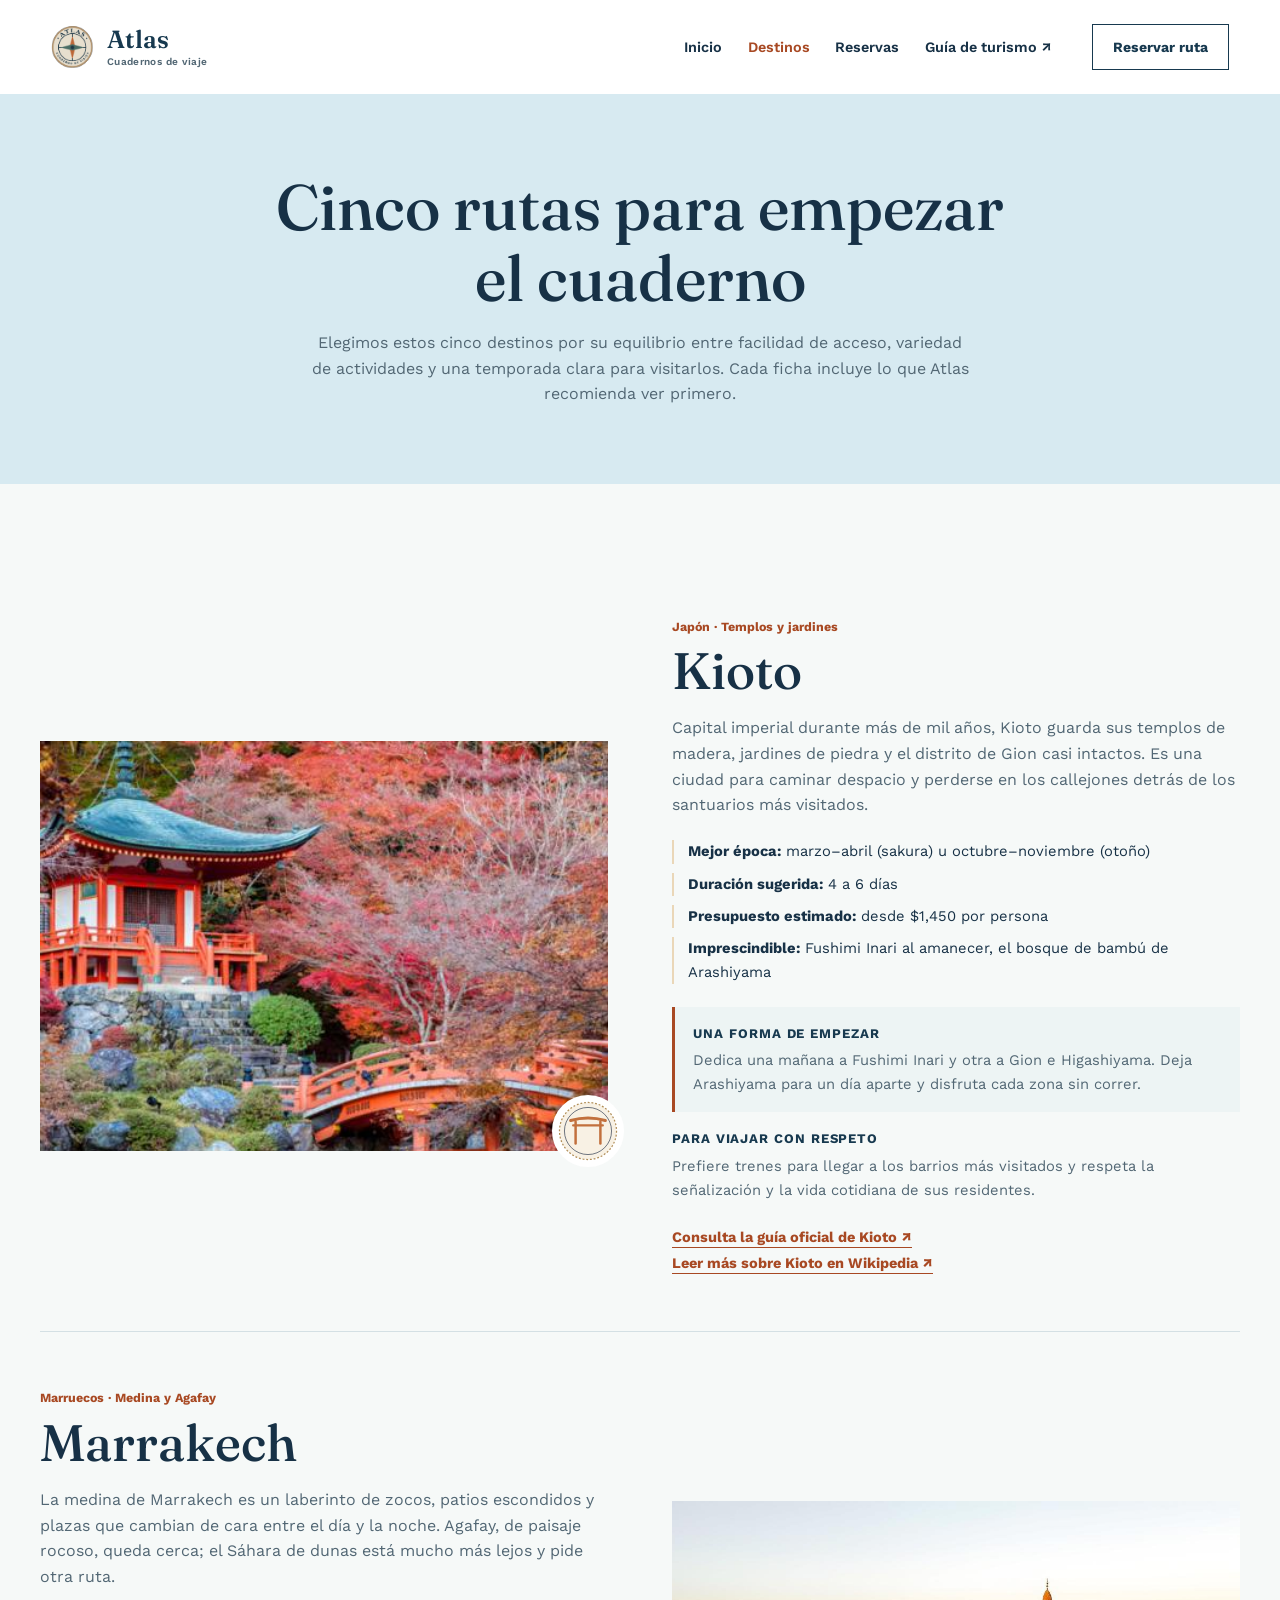
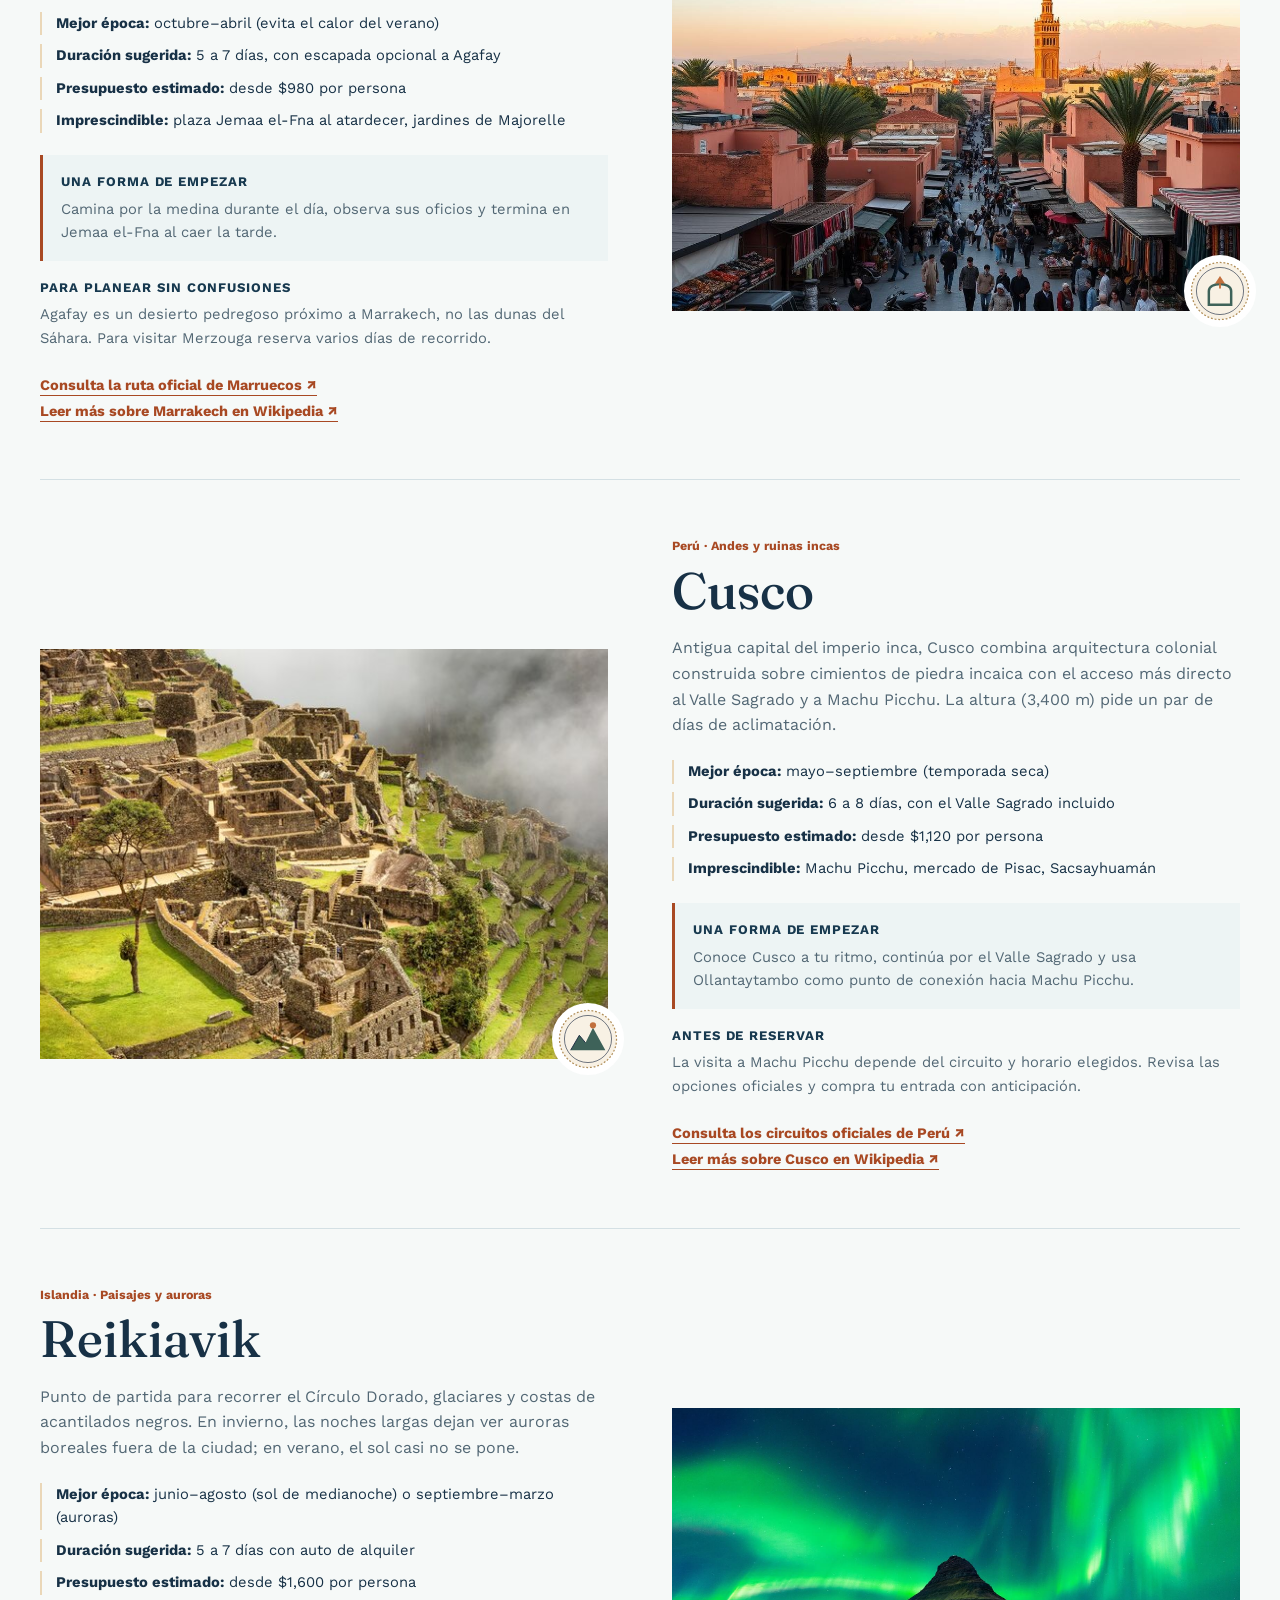
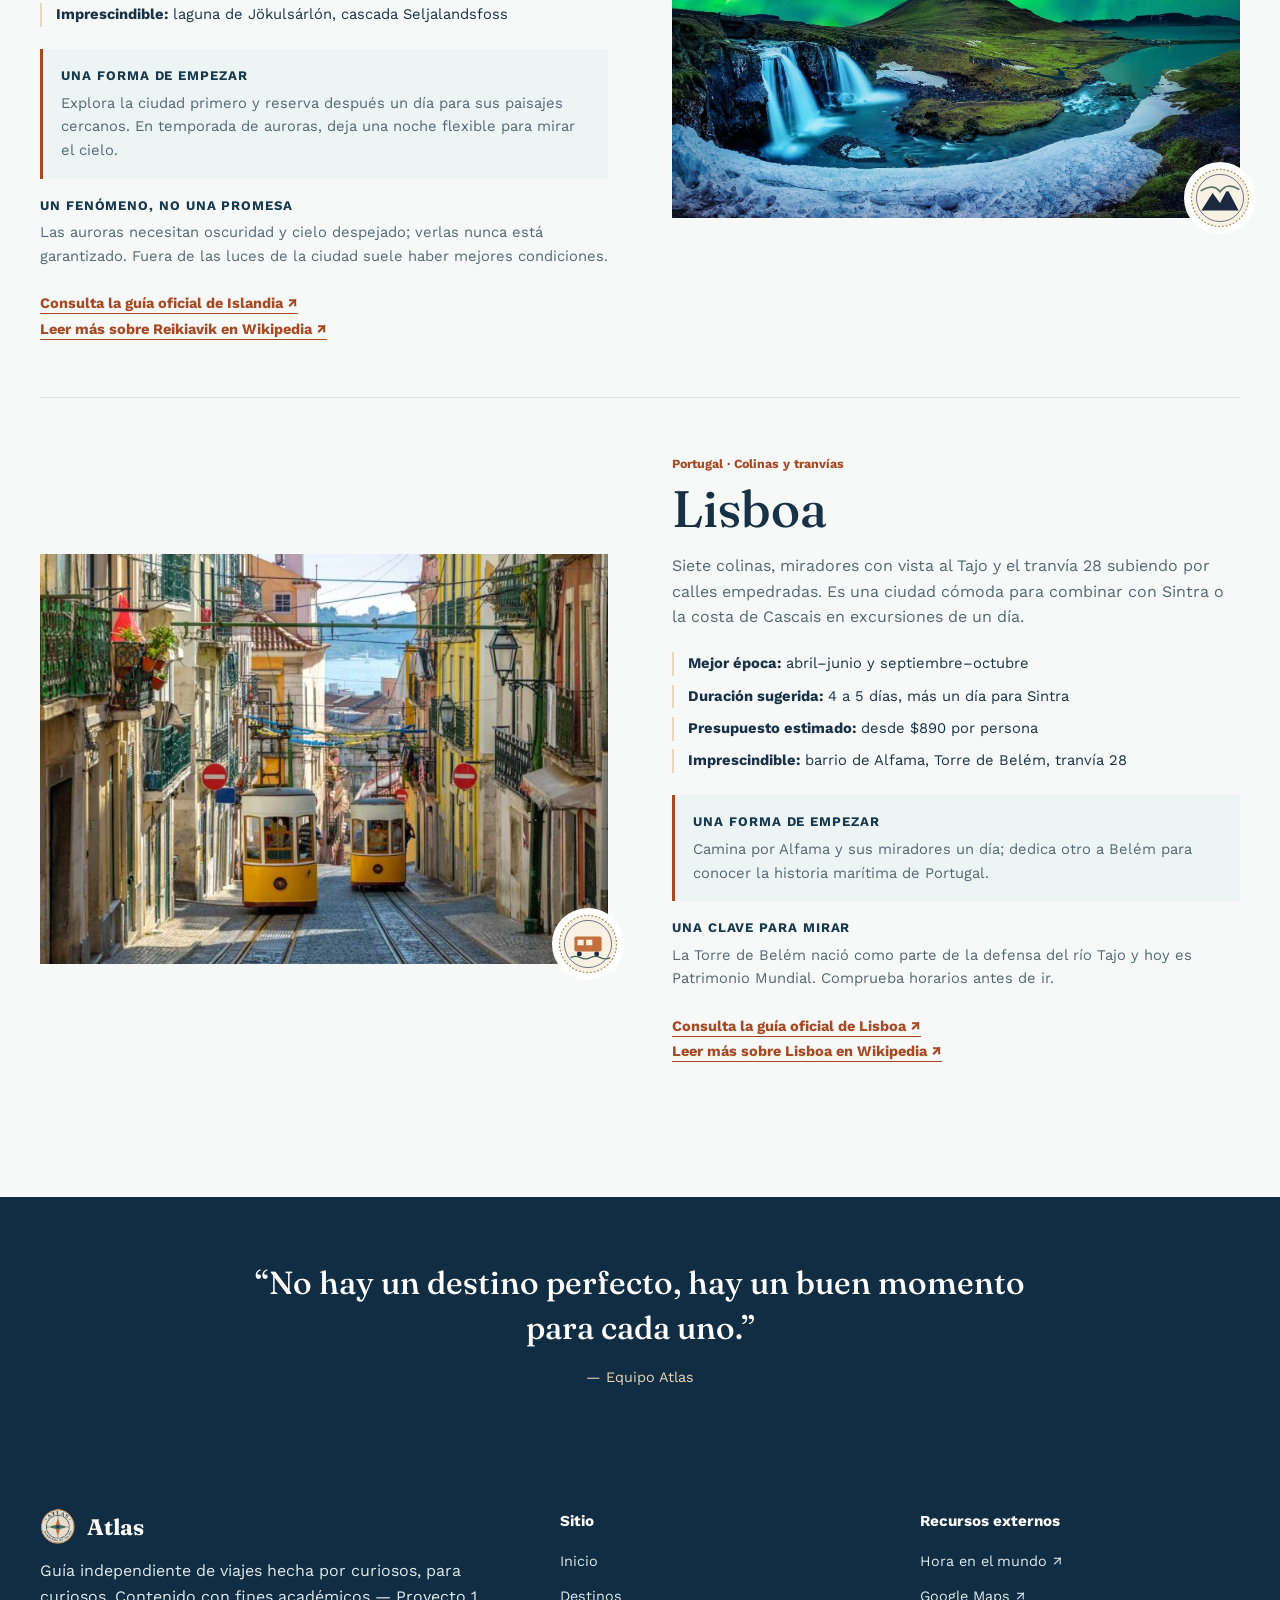
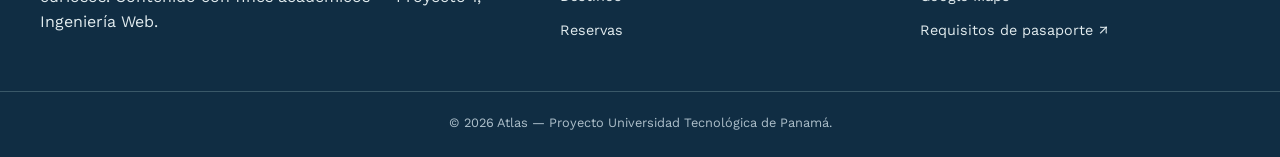
==== commit 47638a6a: "feat: add cinematic landing hero and travel guide Add a local Pexels landing clip with motion-aware " ====
--- a/destinos.html
+++ b/destinos.html
@@ -70,6 +70,15 @@
               <li><span><strong>Presupuesto estimado:</strong> desde $1,450 por persona</span></li>
               <li><span><strong>Imprescindible:</strong> Fushimi Inari al amanecer, el bosque de bambú de Arashiyama</span></li>
             </ul>
+            <div class="micro-ruta">
+              <strong>Una forma de empezar</strong>
+              <p>Dedica una mañana a Fushimi Inari y otra a Gion e Higashiyama. Deja Arashiyama para un día aparte y disfruta cada zona sin correr.</p>
+            </div>
+            <div class="nota-practica">
+              <strong>Para viajar con respeto</strong>
+              <p>Prefiere trenes para llegar a los barrios más visitados y respeta la señalización y la vida cotidiana de sus residentes.</p>
+            </div>
+            <a class="fuente-oficial" href="https://kyoto.travel/en/getting-around/" target="_blank" rel="noopener">Consulta la guía oficial de Kioto ↗</a><br>
             <a href="https://es.wikipedia.org/wiki/Kioto" target="_blank" rel="noopener">Leer más sobre Kioto en Wikipedia ↗</a>
           </div>
         </article>
@@ -80,15 +89,24 @@
             <img src="img/sello-marrakech.svg" alt="Ilustración de un arco y farol representando Marrakech" class="sello sello-insignia">
           </div>
           <div>
-            <span class="postal-region">Marruecos · Zocos y desierto</span>
+            <span class="postal-region">Marruecos · Medina y Agafay</span>
             <h2>Marrakech</h2>
-            <p>La Medina de Marrakech es un laberinto de zocos, patios escondidos y plazas que cambian de cara entre el día y la noche. A dos o tres horas está el borde del Sahara, ideal para una noche bajo las estrellas en un campamento beréber.</p>
+            <p>La medina de Marrakech es un laberinto de zocos, patios escondidos y plazas que cambian de cara entre el día y la noche. Agafay, de paisaje rocoso, queda cerca; el Sáhara de dunas está mucho más lejos y pide otra ruta.</p>
             <ul class="lista-datos">
               <li><span><strong>Mejor época:</strong> octubre–abril (evita el calor del verano)</span></li>
-              <li><span><strong>Duración sugerida:</strong> 5 a 7 días, incluyendo el desierto</span></li>
+              <li><span><strong>Duración sugerida:</strong> 5 a 7 días, con escapada opcional a Agafay</span></li>
               <li><span><strong>Presupuesto estimado:</strong> desde $980 por persona</span></li>
               <li><span><strong>Imprescindible:</strong> plaza Jemaa el-Fna al atardecer, jardines de Majorelle</span></li>
             </ul>
+            <div class="micro-ruta">
+              <strong>Una forma de empezar</strong>
+              <p>Camina por la medina durante el día, observa sus oficios y termina en Jemaa el-Fna al caer la tarde.</p>
+            </div>
+            <div class="nota-practica">
+              <strong>Para planear sin confusiones</strong>
+              <p>Agafay es un desierto pedregoso próximo a Marrakech, no las dunas del Sáhara. Para visitar Merzouga reserva varios días de recorrido.</p>
+            </div>
+            <a class="fuente-oficial" href="https://www.visitmorocco.com/en/suggested-tours/desert-break" target="_blank" rel="noopener">Consulta la ruta oficial de Marruecos ↗</a><br>
             <a href="https://es.wikipedia.org/wiki/Marrakech" target="_blank" rel="noopener">Leer más sobre Marrakech en Wikipedia ↗</a>
           </div>
         </article>
@@ -108,6 +126,15 @@
               <li><span><strong>Presupuesto estimado:</strong> desde $1,120 por persona</span></li>
               <li><span><strong>Imprescindible:</strong> Machu Picchu, mercado de Pisac, Sacsayhuamán</span></li>
             </ul>
+            <div class="micro-ruta">
+              <strong>Una forma de empezar</strong>
+              <p>Conoce Cusco a tu ritmo, continúa por el Valle Sagrado y usa Ollantaytambo como punto de conexión hacia Machu Picchu.</p>
+            </div>
+            <div class="nota-practica">
+              <strong>Antes de reservar</strong>
+              <p>La visita a Machu Picchu depende del circuito y horario elegidos. Revisa las opciones oficiales y compra tu entrada con anticipación.</p>
+            </div>
+            <a class="fuente-oficial" href="https://www.peru.travel/news/learn-about-the-new-circuits-of-the-historic-sanctuary-of-machu-picchu" target="_blank" rel="noopener">Consulta los circuitos oficiales de Perú ↗</a><br>
             <a href="https://es.wikipedia.org/wiki/Cusco" target="_blank" rel="noopener">Leer más sobre Cusco en Wikipedia ↗</a>
           </div>
         </article>
@@ -127,6 +154,15 @@
               <li><span><strong>Presupuesto estimado:</strong> desde $1,600 por persona</span></li>
               <li><span><strong>Imprescindible:</strong> laguna de Jökulsárlón, cascada Seljalandsfoss</span></li>
             </ul>
+            <div class="micro-ruta">
+              <strong>Una forma de empezar</strong>
+              <p>Explora la ciudad primero y reserva después un día para sus paisajes cercanos. En temporada de auroras, deja una noche flexible para mirar el cielo.</p>
+            </div>
+            <div class="nota-practica">
+              <strong>Un fenómeno, no una promesa</strong>
+              <p>Las auroras necesitan oscuridad y cielo despejado; verlas nunca está garantizado. Fuera de las luces de la ciudad suele haber mejores condiciones.</p>
+            </div>
+            <a class="fuente-oficial" href="https://www.visiticeland.com/the-northern-lights/" target="_blank" rel="noopener">Consulta la guía oficial de Islandia ↗</a><br>
             <a href="https://es.wikipedia.org/wiki/Reikiavik" target="_blank" rel="noopener">Leer más sobre Reikiavik en Wikipedia ↗</a>
           </div>
         </article>
@@ -146,6 +182,15 @@
               <li><span><strong>Presupuesto estimado:</strong> desde $890 por persona</span></li>
               <li><span><strong>Imprescindible:</strong> barrio de Alfama, Torre de Belém, tranvía 28</span></li>
             </ul>
+            <div class="micro-ruta">
+              <strong>Una forma de empezar</strong>
+              <p>Camina por Alfama y sus miradores un día; dedica otro a Belém para conocer la historia marítima de Portugal.</p>
+            </div>
+            <div class="nota-practica">
+              <strong>Una clave para mirar</strong>
+              <p>La Torre de Belém nació como parte de la defensa del río Tajo y hoy es Patrimonio Mundial. Comprueba horarios antes de ir.</p>
+            </div>
+            <a class="fuente-oficial" href="https://www.visitlisboa.com/en/places/torre-de-belem" target="_blank" rel="noopener">Consulta la guía oficial de Lisboa ↗</a><br>
             <a href="https://es.wikipedia.org/wiki/Lisboa" target="_blank" rel="noopener">Leer más sobre Lisboa en Wikipedia ↗</a>
           </div>
         </article>
--- a/css/styles.css
+++ b/css/styles.css
@@ -180,20 +180,44 @@
   display: none;
 }
 
-/* El avión existente es el protagonista; no dependemos de un video ausente. */
+/* La foto original queda de respaldo si el clip no carga o se pide menos movimiento. */
 .hero {
-  display: grid;
-  grid-template-columns: minmax(0, 0.93fr) minmax(0, 1.07fr);
-  min-height: 590px;
-  background: var(--navy);
+  position: relative;
+  display: flex;
+  align-items: center;
+  min-height: 650px;
+  overflow: hidden;
+  background: var(--navy-deep) url("../img/atlas-avion.png") center / cover no-repeat;
+}
+
+.hero::before {
+  position: absolute;
+  z-index: 1;
+  inset: 0;
+  content: "";
+  background: linear-gradient(90deg, rgba(10, 30, 43, 0.94) 0%, rgba(10, 30, 43, 0.77) 43%, rgba(10, 30, 43, 0.14) 100%),
+              linear-gradient(0deg, rgba(10, 30, 43, 0.55), transparent 42%);
+  pointer-events: none;
+}
+
+.hero-video {
+  position: absolute;
+  inset: 0;
+  width: 100%;
+  height: 100%;
+  object-fit: cover;
+  object-position: center 45%;
 }
 
 .hero-copia {
+  position: relative;
+  z-index: 2;
   display: flex;
   flex-direction: column;
   justify-content: center;
   align-items: flex-start;
-  padding: clamp(2.5rem, 5vw, 5.5rem) clamp(1.5rem, 4.5vw, 5.5rem);
+  width: min(100%, 820px);
+  padding: clamp(4rem, 7vw, 7rem) clamp(1.5rem, 5vw, 5.5rem) 8.5rem;
   color: var(--white);
 }
 
@@ -207,7 +231,7 @@
 }
 
 .hero h1 {
-  max-width: 11ch;
+  max-width: 13ch;
   margin-bottom: 1.5rem;
   color: var(--white);
   font-family: var(--font-display);
@@ -217,7 +241,7 @@
 }
 
 .hero .intro {
-  max-width: 49ch;
+  max-width: 45ch;
   margin-bottom: 2rem;
   color: #e0ebed;
   font-size: 1rem;
@@ -227,7 +251,7 @@
   display: flex;
   flex-wrap: wrap;
   gap: 0.75rem;
-  margin-bottom: 2.5rem;
+  margin-bottom: 1.35rem;
 }
 
 .hero-nota {
@@ -235,38 +259,52 @@
   font-size: 0.82rem;
 }
 
-.hero-visual {
-  position: relative;
-  min-width: 0;
-  min-height: 100%;
-  margin: 0;
-  overflow: hidden;
-  background: var(--sky);
-}
-
-.hero-visual img {
-  width: 100%;
-  height: 100%;
-  min-height: 590px;
-  object-fit: cover;
-  object-position: center;
-  animation: atlas-revelar-foto 1.1s ease-out both;
-}
-
-.hero-visual figcaption {
+.hero-pista {
   position: absolute;
-  right: 1.4rem;
+  z-index: 2;
+  right: clamp(1.5rem, 5vw, 5.5rem);
   bottom: 1.4rem;
-  padding: 0.45rem 0.7rem;
+  left: clamp(1.5rem, 5vw, 5.5rem);
+  display: flex;
+  align-items: center;
+  justify-content: space-between;
+  gap: 1rem;
+  padding-top: 1rem;
+  border-top: 1px solid rgba(255, 255, 255, 0.45);
   color: var(--white);
-  background: rgba(16, 45, 67, 0.82);
-  font-size: 0.75rem;
-  font-weight: 600;
-}
-
-@keyframes atlas-revelar-foto {
-  from { opacity: 0.75; transform: scale(1.035); }
-  to { opacity: 1; transform: scale(1); }
+  font-size: 0.78rem;
+}
+
+.hero-pista strong {
+  margin-right: 0.7rem;
+  color: var(--sand);
+  letter-spacing: 0.12em;
+}
+
+.hero-pista-acciones {
+  display: flex;
+  align-items: center;
+  gap: 1rem;
+}
+
+.hero-pista a,
+.hero-pista button {
+  color: var(--white);
+  font: inherit;
+  text-decoration: none;
+}
+
+.hero-pista a:hover {
+  color: var(--sand);
+  text-decoration: underline;
+}
+
+.hero-pista button {
+  min-height: 36px;
+  padding: 0.3rem 0.65rem;
+  border: 1px solid rgba(255, 255, 255, 0.6);
+  background: rgba(10, 30, 43, 0.5);
+  cursor: pointer;
 }
 
 .franja-ruta {
@@ -406,6 +444,73 @@
   font-size: 0.94rem;
 }
 
+/* Un tablero de salidas conecta intereses con las fichas existentes. */
+.etiqueta-seccion {
+  margin-bottom: 0.75rem;
+  color: var(--copper);
+  font-size: 0.78rem;
+  font-weight: 700;
+  letter-spacing: 0.12em;
+  text-transform: uppercase;
+}
+
+.intro-seccion {
+  max-width: 32ch;
+  margin: 0;
+  color: var(--muted);
+}
+
+.tablero-rutas {
+  border-top: 1px solid var(--navy);
+}
+
+.ruta-fila {
+  display: grid;
+  grid-template-columns: 160px minmax(0, 1fr) 190px;
+  align-items: center;
+  gap: clamp(1rem, 3vw, 3rem);
+  padding: 1.6rem 1rem;
+  border-bottom: 1px solid var(--line);
+  transition: background-color 180ms ease;
+}
+
+.ruta-fila:hover {
+  background: #edf4f4;
+}
+
+.ruta-numero {
+  color: var(--copper);
+  font-size: 0.8rem;
+  font-weight: 700;
+  letter-spacing: 0.04em;
+}
+
+.ruta-fila h3 {
+  margin-bottom: 0.35rem;
+  font-family: var(--font-display);
+  font-size: clamp(1.4rem, 2vw, 1.85rem);
+  font-weight: 500;
+}
+
+.ruta-fila p {
+  margin-bottom: 0;
+  color: var(--muted);
+  font-size: 0.9rem;
+}
+
+.ruta-enlaces {
+  display: flex;
+  flex-direction: column;
+  align-items: flex-start;
+  gap: 0.35rem;
+}
+
+.ruta-enlaces a {
+  font-size: 0.88rem;
+  font-weight: 700;
+  text-underline-offset: 0.25rem;
+}
+
 /* Postales con fotografías que ya pertenecen al proyecto. */
 .rejilla-destinos {
   display: grid;
@@ -609,6 +714,91 @@
 .lista-datos li {
   padding-left: 0.85rem;
   border-left: 2px solid var(--sand);
+}
+
+.micro-ruta {
+  margin-top: 1.4rem;
+  padding: 1rem 1.15rem;
+  border-left: 3px solid var(--copper);
+  background: #edf4f4;
+}
+
+.micro-ruta strong,
+.nota-practica strong {
+  display: block;
+  margin-bottom: 0.35rem;
+  color: var(--navy);
+  font-size: 0.82rem;
+  letter-spacing: 0.07em;
+  text-transform: uppercase;
+}
+
+.micro-ruta p,
+.nota-practica p {
+  margin-bottom: 0;
+  font-size: 0.92rem;
+}
+
+.nota-practica {
+  margin: 1rem 0;
+}
+
+.fuente-oficial {
+  display: inline-block;
+  margin-top: 0.5rem;
+}
+
+.seccion-checklist {
+  background: #e7f0ef;
+}
+
+.checklist-layout {
+  display: grid;
+  grid-template-columns: minmax(0, 0.82fr) minmax(0, 1.18fr);
+  gap: clamp(2rem, 8vw, 7rem);
+}
+
+.checklist-layout h2 {
+  max-width: 12ch;
+  font-family: var(--font-display);
+  font-size: clamp(2.5rem, 4vw, 4.2rem);
+  font-weight: 500;
+}
+
+.checklist-layout > div:first-child > p:not(.etiqueta-seccion) {
+  color: var(--muted);
+}
+
+.checklist-pasos {
+  border-top: 1px solid var(--navy);
+}
+
+.checklist-pasos details {
+  padding: 1.3rem 0;
+  border-bottom: 1px solid #bdd1d2;
+}
+
+.checklist-pasos summary {
+  display: flex;
+  align-items: baseline;
+  gap: 1.2rem;
+  color: var(--navy);
+  font-family: var(--font-display);
+  font-size: 1.4rem;
+  cursor: pointer;
+}
+
+.checklist-pasos summary span {
+  color: var(--copper);
+  font-family: var(--font-body);
+  font-size: 0.78rem;
+  font-weight: 700;
+}
+
+.checklist-pasos details p {
+  margin: 1rem 0 0 2.5rem;
+  color: var(--muted);
+  font-size: 0.93rem;
 }
 
 /* Formulario conservado; solo cambia su presentación. */
@@ -852,18 +1042,18 @@
     box-shadow: 0 16px 30px rgba(16, 45, 67, 0.16);
   }
 
-  .hero {
-    grid-template-columns: 1fr;
-  }
-
   .hero h1 {
     max-width: 17ch;
   }
 
-  .hero-visual,
-  .hero-visual img {
-    height: 390px;
-    min-height: 390px;
+  .ruta-fila {
+    grid-template-columns: 125px minmax(0, 1fr);
+  }
+
+  .ruta-enlaces {
+    grid-column: 2;
+    flex-direction: row;
+    gap: 1rem;
   }
 
   .reserva-layout {
@@ -897,17 +1087,33 @@
   }
 
   .hero-copia {
-    padding: 3rem 1.4rem;
+    padding: 4rem 1.4rem 9rem;
   }
 
   .hero h1 {
     font-size: clamp(2.6rem, 10vw, 4rem);
   }
 
-  .hero-visual,
-  .hero-visual img {
-    height: 275px;
-    min-height: 275px;
+  .hero {
+    min-height: 680px;
+  }
+
+  .hero::before {
+    background: linear-gradient(90deg, rgba(10, 30, 43, 0.9), rgba(10, 30, 43, 0.48)),
+                linear-gradient(0deg, rgba(10, 30, 43, 0.8), transparent 42%);
+  }
+
+  .hero-pista {
+    right: 1.4rem;
+    left: 1.4rem;
+    align-items: flex-start;
+    flex-direction: column;
+    gap: 0.45rem;
+  }
+
+  .hero-pista-acciones {
+    flex-wrap: wrap;
+    gap: 0.65rem;
   }
 
   .franja-ruta {
@@ -920,8 +1126,18 @@
   .pasos,
   .rejilla-destinos,
   .destino-detalle,
+  .checklist-layout,
   .pie .contenedor {
     grid-template-columns: 1fr;
+  }
+
+  .ruta-fila {
+    grid-template-columns: 1fr;
+    gap: 0.4rem;
+  }
+
+  .ruta-enlaces {
+    grid-column: 1;
   }
 
   .destino-detalle:nth-of-type(even) .destino-foto {
@@ -959,7 +1175,11 @@
     scroll-behavior: auto;
   }
 
-  .hero-visual img {
-    animation: none;
-  }
-}
+  .hero-video {
+    display: none;
+  }
+
+  .ruta-fila {
+    transition: none;
+  }
+}
